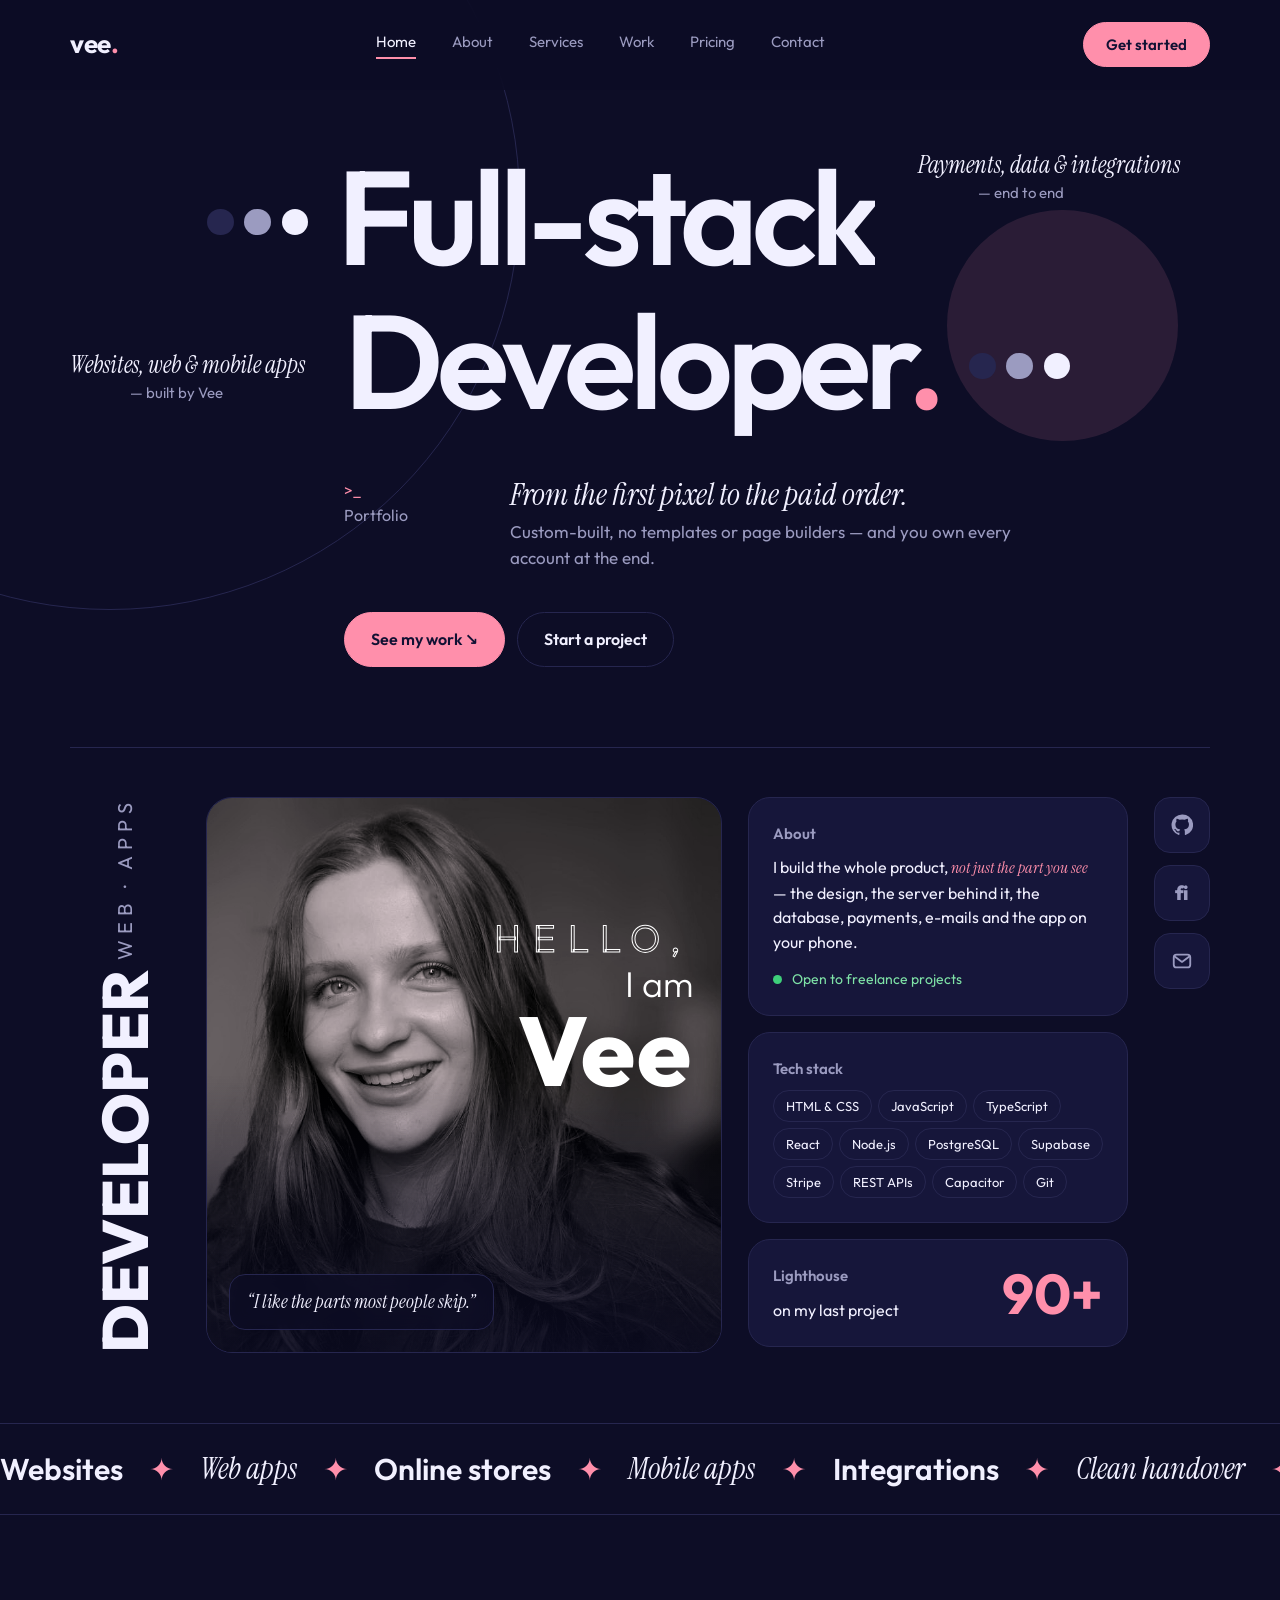
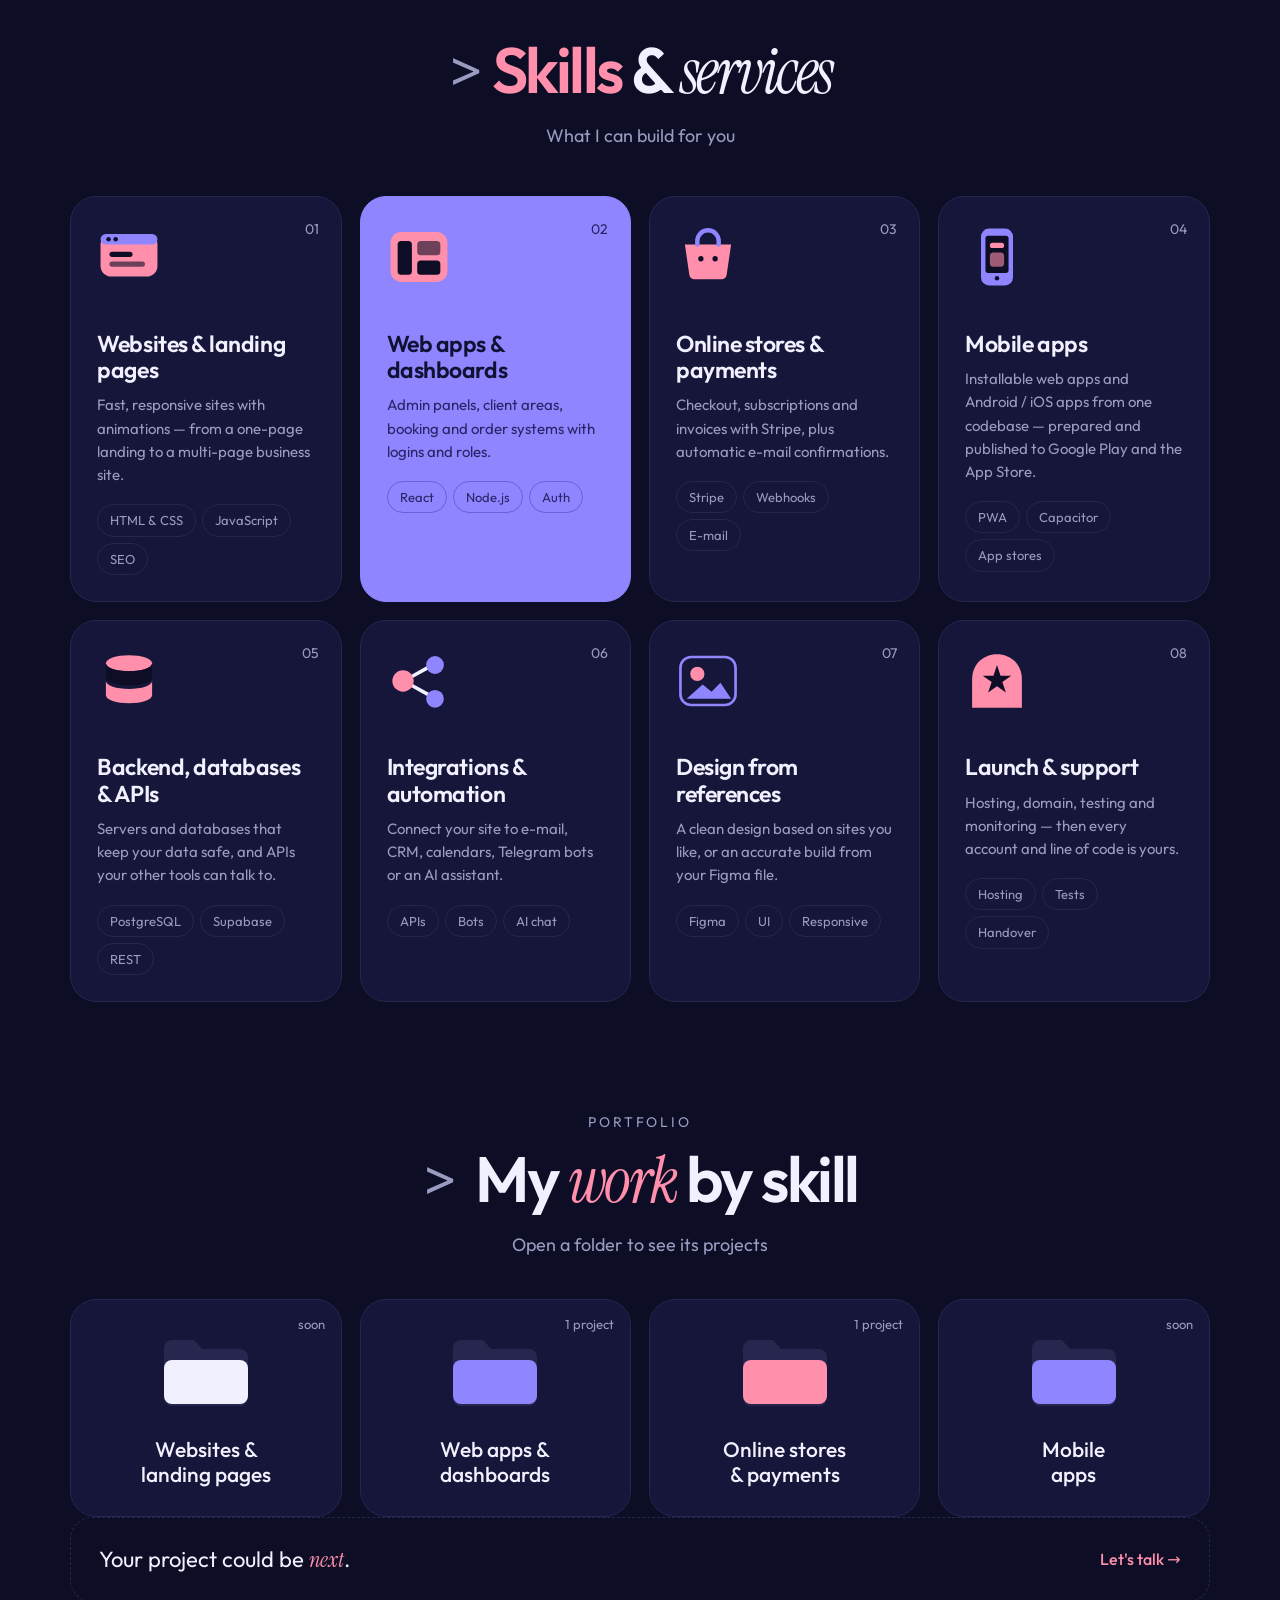
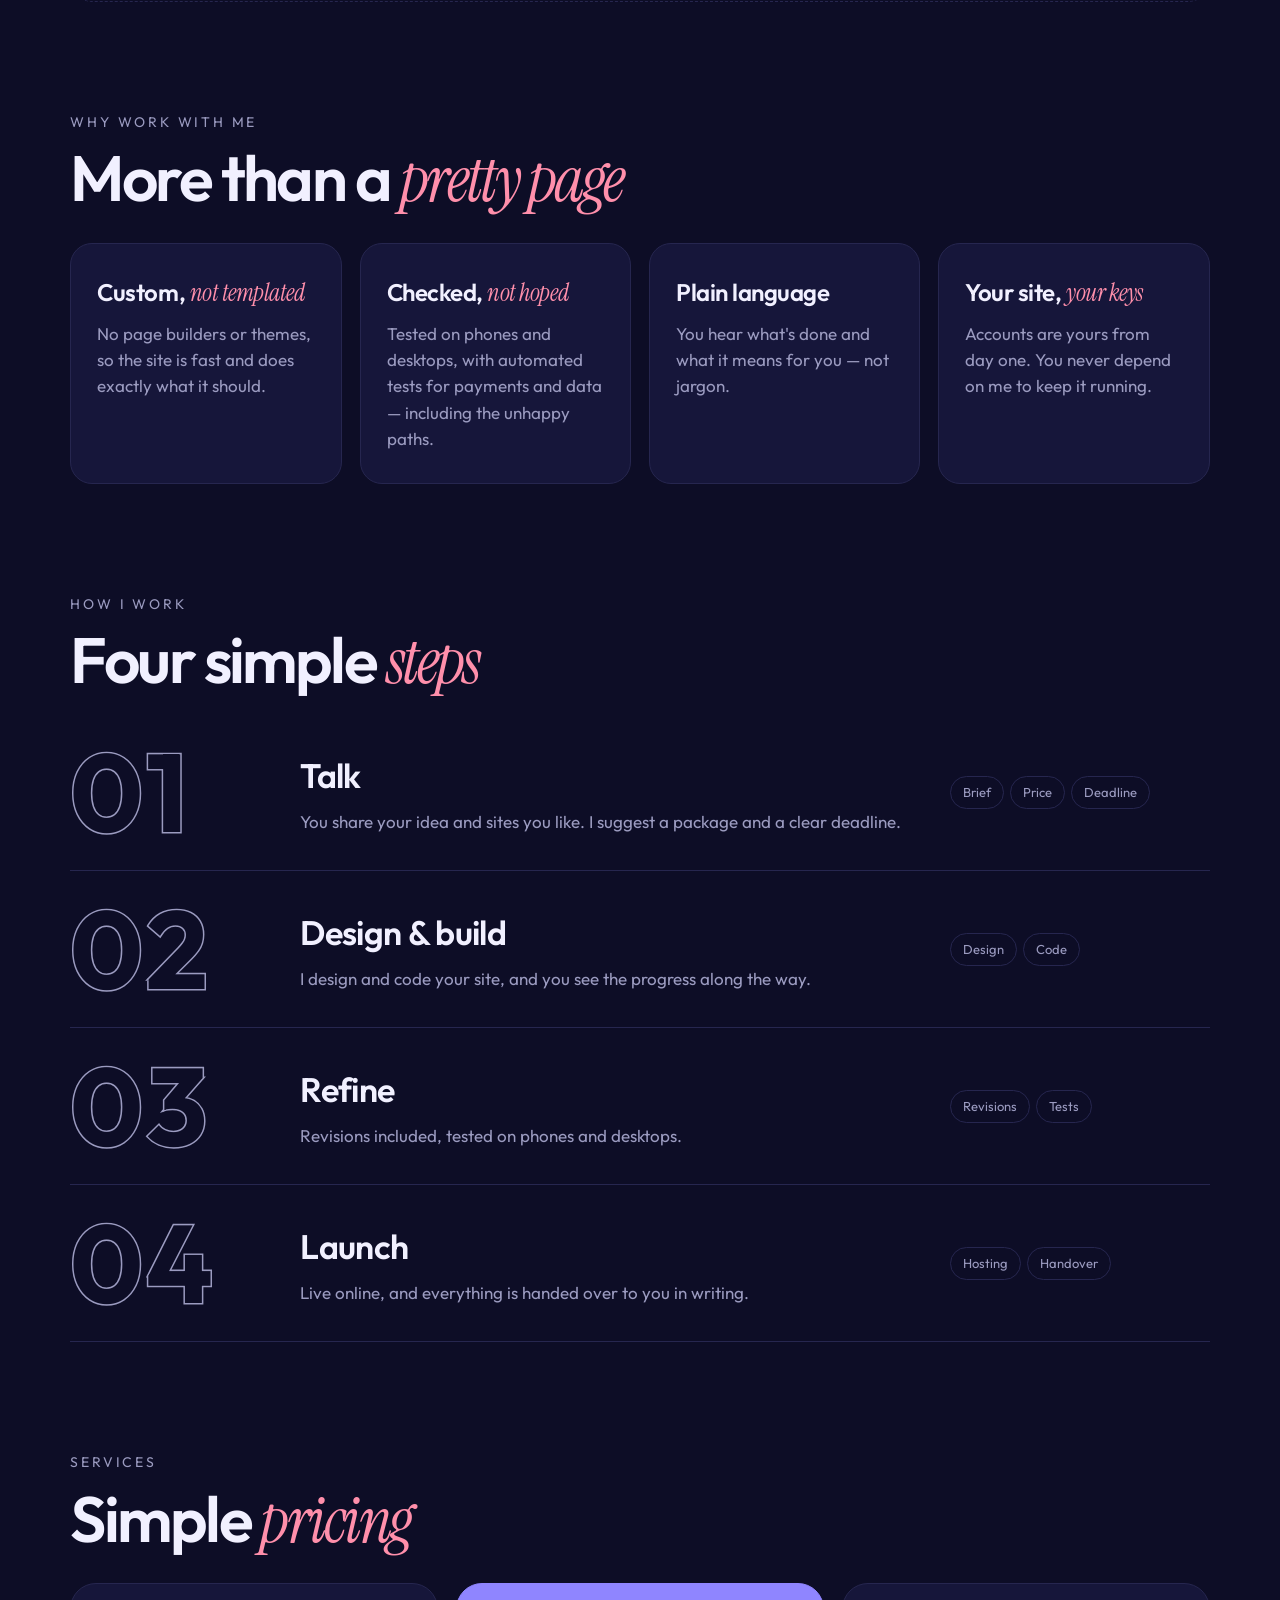
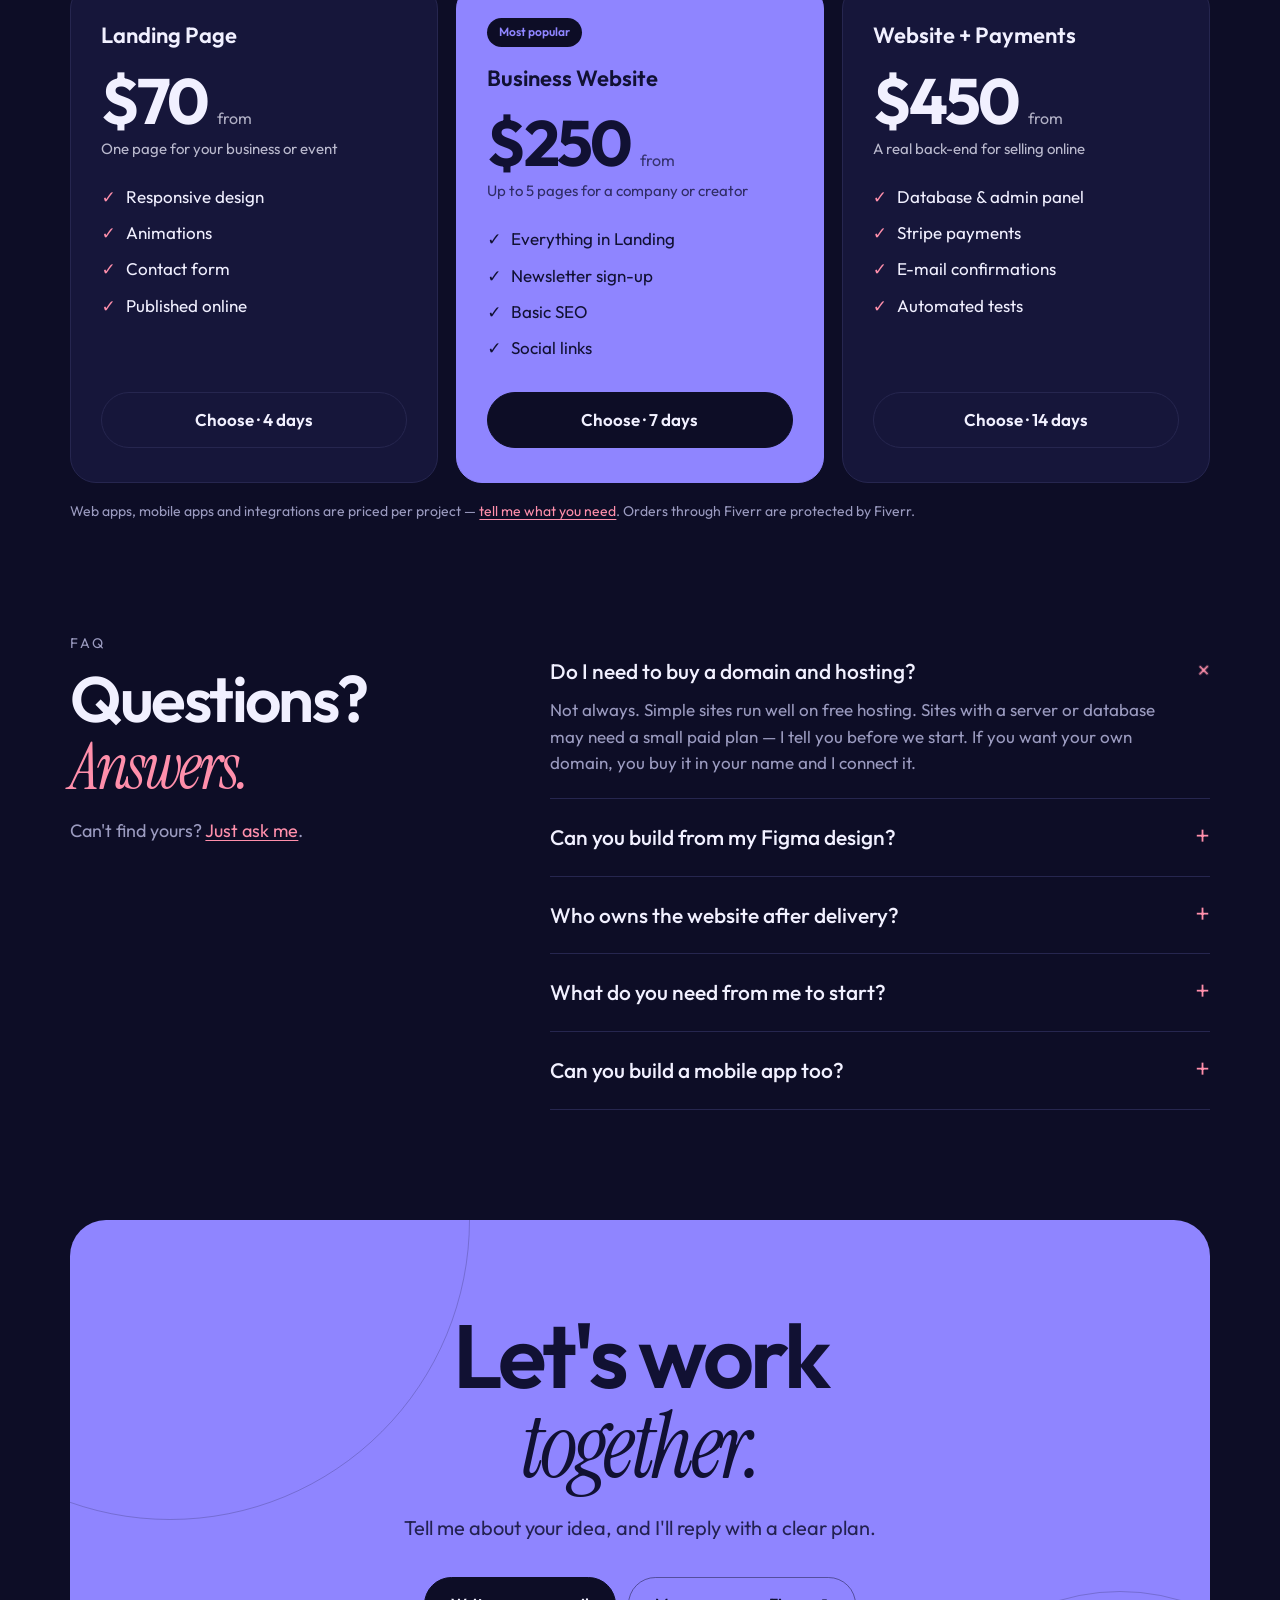
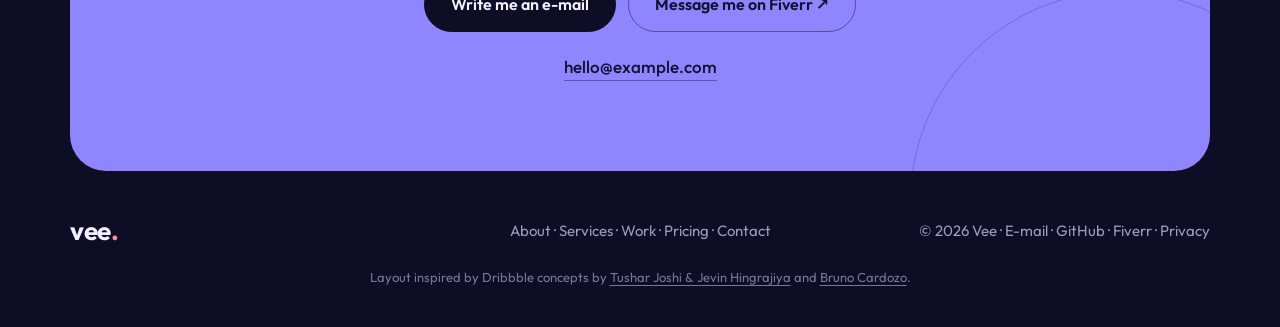
==== index.html @ a2b1fbb0 "Link preview card without photo" ====
<!DOCTYPE html>
<html lang="en">
<head>
<meta charset="UTF-8">
<meta name="viewport" content="width=device-width, initial-scale=1">
<title>Vee — Full-stack developer · Custom websites</title>
<meta name="description" content="Vee designs, builds and hands over custom websites end to end: front-end, back-end, database, payments, e-mail and hosting. From the first pixel to the paid order.">
<meta property="og:type" content="website">
<meta property="og:title" content="Vee — Full-stack developer">
<meta property="og:description" content="Websites, web &amp; mobile apps with payments and data — designed, built and handed over by Vee.">
<meta property="og:url" content="https://1eee-ui.github.io/vee-portfolio/">
<meta property="og:image" content="https://1eee-ui.github.io/vee-portfolio/img/og.jpg?v=2">
<meta property="og:image:width" content="1200">
<meta property="og:image:height" content="630">
<meta name="twitter:card" content="summary_large_image">
<meta name="theme-color" content="#0D0D26">
<link rel="icon" type="image/svg+xml" href="img/favicon.svg">
<link rel="stylesheet" href="fonts/fonts.css?v=8">
<link rel="stylesheet" href="css/style.css?v=8">
<script>document.documentElement.classList.add('js')</script>
</head>
<body>

<header class="top">
  <a class="logo" href="#top" aria-label="Vee, home">vee<i>.</i></a>
  <nav class="nav" aria-label="Main">
    <a href="#top" class="active">Home</a><a href="#about">About</a><a href="#services">Services</a><a href="#work">Work</a><a href="#pricing">Pricing</a><a href="#contact">Contact</a>
  </nav>
  <a class="btn btn-sm" href="#contact">Get started</a>
  <button class="burger" aria-label="Open menu" aria-expanded="false"><span></span><span></span></button>
</header>

<main id="top">

<!-- HERO -->
<section class="hero">
  <div class="ring" aria-hidden="true"></div><div class="blob" aria-hidden="true"></div>
  <h1 class="title">
    <span class="t1"><span class="dots" aria-hidden="true"><i></i><i></i><i></i></span><span class="mask"><span>Full-stack</span></span></span>
    <span class="t2"><span class="mask"><span>Developer<em>.</em></span></span><span class="dots" aria-hidden="true"><i></i><i></i><i></i></span></span>
  </h1>
  <p class="note n1 serif">Websites, web &amp; mobile apps<small>— built by Vee</small></p>
  <p class="note n2 serif">Payments, data &amp; integrations<small>— end to end</small></p>
  <div class="meta">
    <p class="prompt"><span class="acc">&gt;_</span><br>Portfolio</p>
    <div>
      <p class="slogan serif">From the first pixel to the paid order.</p>
      <p class="sub">Custom-built, no templates or page builders — and you own every account at the end.</p>
    </div>
  </div>
  <div class="ctas">
    <a class="btn" href="#work">See my work ↘</a>
    <a class="btn btn-o" href="#contact">Start a project</a>
  </div>
</section>

<!-- SHOWCASE -->
<section class="show" id="about">
  <div class="vert" aria-hidden="true">DEVELOPER <span>WEB · APPS</span></div>
  <div class="portrait reveal">
    <img src="img/me.jpg" alt="Vee, smiling, in a red sweater" width="1280" height="853">
    <div class="tint" aria-hidden="true"></div>
    <p class="name"><span class="o">HELLO,</span><span class="am">I am</span><span class="f">Vee</span></p>
    <p class="quote serif">“I like the parts most people skip.”</p>
  </div>
  <div class="side">
    <div class="card reveal">
      <h2 class="h4">About</h2>
      <p>I build the whole product, <em class="serif acc">not just the part you see</em> — the design, the server behind it, the database, payments, e-mails and the app on your phone.</p>
      <p class="status"><i></i>Open to freelance projects</p>
    </div>
    <div class="card reveal">
      <h2 class="h4">Tech stack</h2>
      <ul class="chips"><li>HTML &amp; CSS</li><li>JavaScript</li><li>TypeScript</li><li>React</li><li>Node.js</li><li>PostgreSQL</li><li>Supabase</li><li>Stripe</li><li>REST APIs</li><li>Capacitor</li><li>Git</li></ul>
    </div>
    <div class="card stat reveal">
      <div><h2 class="h4">Lighthouse</h2><p>on my last project</p></div><b data-count="90">90+</b>
    </div>
  </div>
  <div class="soc">
    <a href="https://github.com/1eee-ui" target="_blank" rel="noopener" aria-label="GitHub">
      <svg viewBox="0 0 24 24" width="22" height="22" fill="currentColor" aria-hidden="true"><path d="M12 .5a11.5 11.5 0 0 0-3.6 22.4c.6.1.8-.3.8-.6v-2c-3.2.7-3.9-1.5-3.9-1.5-.5-1.3-1.3-1.7-1.3-1.7-1-.7.1-.7.1-.7 1.2.1 1.8 1.2 1.8 1.2 1 1.8 2.8 1.3 3.4 1 .1-.8.4-1.3.8-1.6-2.6-.3-5.3-1.3-5.3-5.7 0-1.3.4-2.3 1.2-3.1-.1-.3-.5-1.5.1-3.1 0 0 1-.3 3.2 1.2a11 11 0 0 1 5.8 0c2.2-1.5 3.2-1.2 3.2-1.2.6 1.6.2 2.8.1 3.1.8.8 1.2 1.9 1.2 3.1 0 4.4-2.7 5.4-5.3 5.7.4.4.8 1.1.8 2.2v3.2c0 .3.2.7.8.6A11.5 11.5 0 0 0 12 .5Z"/></svg>
    </a>
    <a href="https://www.fiverr.com/anastasiia_khr" target="_blank" rel="noopener" aria-label="Fiverr"><span class="fv">fi</span></a>
    <a href="mailto:hello@example.com" aria-label="E-mail"><svg viewBox="0 0 24 24" width="22" height="22" fill="none" stroke="currentColor" stroke-width="2" stroke-linecap="round" stroke-linejoin="round" aria-hidden="true"><rect x="3" y="5" width="18" height="14" rx="3"/><path d="m4 7 8 6 8-6"/></svg></a>
  </div>
</section>

<div class="marq" aria-hidden="true"><div class="track">
  <span>Websites</span><em>✦</em><span class="serif">Web apps</span><em>✦</em><span>Online stores</span><em>✦</em><span class="serif">Mobile apps</span><em>✦</em><span>Integrations</span><em>✦</em><span class="serif">Clean handover</span><em>✦</em>
  <span>Websites</span><em>✦</em><span class="serif">Web apps</span><em>✦</em><span>Online stores</span><em>✦</em><span class="serif">Mobile apps</span><em>✦</em><span>Integrations</span><em>✦</em><span class="serif">Clean handover</span><em>✦</em>
</div></div>

<!-- SKILLS -->
<section class="sec center" id="services">
  <h2 class="h2 reveal"><span class="gt">&gt;</span><span class="acc">Skills</span> &amp; <span class="serif">services</span></h2>
  <p class="lead reveal">What I can build for you</p>
  <div class="skills">
    <article class="sk reveal"><span class="n">01</span>
      <svg class="ico" viewBox="0 0 72 72" aria-hidden="true"><rect x="4" y="10" width="64" height="48" rx="12" fill="var(--accent)"/><rect x="4" y="10" width="64" height="12" rx="6" fill="var(--second)"/><circle cx="13" cy="16" r="2.5" fill="var(--bg)"/><circle cx="21" cy="16" r="2.5" fill="var(--bg)"/><rect x="14" y="30" width="26" height="6" rx="3" fill="var(--bg)"/><rect x="14" y="41" width="40" height="6" rx="3" fill="var(--bg)" opacity=".6"/></svg>
      <h3>Websites &amp; landing pages</h3><p>Fast, responsive sites with animations — from a one-page landing to a multi-page business site.</p>
      <ul class="tags"><li>HTML &amp; CSS</li><li>JavaScript</li><li>SEO</li></ul></article>
    <article class="sk hot reveal"><span class="n">02</span>
      <svg class="ico" viewBox="0 0 72 72" aria-hidden="true"><rect x="4" y="8" width="64" height="56" rx="12" fill="var(--accent)"/><rect x="12" y="18" width="16" height="38" rx="4" fill="var(--bg)"/><rect x="34" y="18" width="26" height="16" rx="4" fill="var(--bg)" opacity=".6"/><rect x="34" y="40" width="26" height="16" rx="4" fill="var(--bg)"/></svg>
      <h3>Web apps &amp; dashboards</h3><p>Admin panels, client areas, booking and order systems with logins and roles.</p>
      <ul class="tags"><li>React</li><li>Node.js</li><li>Auth</li></ul></article>
    <article class="sk reveal"><span class="n">03</span>
      <svg class="ico" viewBox="0 0 72 72" aria-hidden="true"><path d="M10 22h52l-5 34a6 6 0 0 1-6 5H21a6 6 0 0 1-6-5z" fill="var(--accent)"/><path d="M24 22v-4a12 12 0 0 1 24 0v4" fill="none" stroke="var(--second)" stroke-width="5" stroke-linecap="round"/><circle cx="28" cy="38" r="3" fill="var(--bg)"/><circle cx="44" cy="38" r="3" fill="var(--bg)"/></svg>
      <h3>Online stores &amp; payments</h3><p>Checkout, subscriptions and invoices with Stripe, plus automatic e-mail confirmations.</p>
      <ul class="tags"><li>Stripe</li><li>Webhooks</li><li>E-mail</li></ul></article>
    <article class="sk reveal"><span class="n">04</span>
      <svg class="ico" viewBox="0 0 72 72" aria-hidden="true"><rect x="18" y="4" width="36" height="64" rx="9" fill="var(--second)"/><rect x="23" y="12" width="26" height="42" rx="3" fill="var(--bg)"/><rect x="28" y="20" width="16" height="6" rx="3" fill="var(--accent)"/><rect x="28" y="31" width="16" height="16" rx="4" fill="var(--accent)" opacity=".6"/><circle cx="36" cy="60" r="2.5" fill="var(--bg)"/></svg>
      <h3>Mobile apps</h3><p>Installable web apps and Android / iOS apps from one codebase — prepared and published to Google Play and the App Store.</p>
      <ul class="tags"><li>PWA</li><li>Capacitor</li><li>App stores</li></ul></article>
    <article class="sk reveal"><span class="n">05</span>
      <svg class="ico" viewBox="0 0 72 72" aria-hidden="true"><ellipse cx="36" cy="16" rx="26" ry="9" fill="var(--accent)"/><path d="M10 16v16c0 5 12 9 26 9s26-4 26-9V16c0 5-12 9-26 9s-26-4-26-9z" fill="var(--bg)"/><path d="M10 36v16c0 5 12 9 26 9s26-4 26-9V36c0 5-12 9-26 9s-26-4-26-9z" fill="var(--accent)"/></svg>
      <h3>Backend, databases &amp; APIs</h3><p>Servers and databases that keep your data safe, and APIs your other tools can talk to.</p>
      <ul class="tags"><li>PostgreSQL</li><li>Supabase</li><li>REST</li></ul></article>
    <article class="sk reveal"><span class="n">06</span>
      <svg class="ico" viewBox="0 0 72 72" aria-hidden="true"><path d="M28 31 46 21M28 41l18 10" stroke="var(--text)" stroke-width="4" stroke-linecap="round"/><circle cx="18" cy="36" r="12" fill="var(--accent)"/><circle cx="54" cy="18" r="10" fill="var(--second)"/><circle cx="54" cy="56" r="10" fill="var(--second)"/></svg>
      <h3>Integrations &amp; automation</h3><p>Connect your site to e-mail, CRM, calendars, Telegram bots or an AI assistant.</p>
      <ul class="tags"><li>APIs</li><li>Bots</li><li>AI chat</li></ul></article>
    <article class="sk reveal"><span class="n">07</span>
      <svg class="ico" viewBox="0 0 72 72" aria-hidden="true"><rect x="5" y="9" width="62" height="54" rx="12" fill="none" stroke="var(--second)" stroke-width="3"/><circle cx="24" cy="28" r="8" fill="var(--accent)"/><path d="M12 56 30 40l10 8 10-10 12 18z" fill="var(--second)"/></svg>
      <h3>Design from references</h3><p>A clean design based on sites you like, or an accurate build from your Figma file.</p>
      <ul class="tags"><li>Figma</li><li>UI</li><li>Responsive</li></ul></article>
    <article class="sk reveal"><span class="n">08</span>
      <svg class="ico" viewBox="0 0 72 72" aria-hidden="true"><path d="M36 6c16 0 28 12 28 28v32H8V34C8 18 20 6 36 6Z" fill="var(--accent)"/><path d="m36 18 4 12h12l-10 7 4 12-10-7-10 7 4-12-10-7h12z" fill="var(--bg)"/></svg>
      <h3>Launch &amp; support</h3><p>Hosting, domain, testing and monitoring — then every account and line of code is yours.</p>
      <ul class="tags"><li>Hosting</li><li>Tests</li><li>Handover</li></ul></article>
  </div>
</section>

<!-- WORK -->
<section class="sec" id="work">
  <div class="center">
    <p class="lab reveal">Portfolio</p>
    <h2 class="h2 reveal"><span class="gt">&gt;</span> My <span class="serif acc">work</span> by skill</h2>
    <p class="lead reveal">Open a folder to see its projects</p>
  </div>
  <div class="folders">
    <button class="folder reveal" data-f="websites" aria-haspopup="dialog"><span class="count" data-count-for="websites"></span>
      <svg viewBox="0 0 92 74" aria-hidden="true"><path d="M4 14a8 8 0 0 1 8-8h22l8 9h38a8 8 0 0 1 8 8v41a8 8 0 0 1-8 8H12a8 8 0 0 1-8-8z" fill="var(--line)"/><rect x="4" y="26" width="84" height="44" rx="8" fill="var(--text)"/></svg>
      <b>Websites &amp;<br>landing pages</b></button>
    <button class="folder reveal" data-f="webapps" aria-haspopup="dialog"><span class="count" data-count-for="webapps"></span>
      <svg viewBox="0 0 92 74" aria-hidden="true"><path d="M4 14a8 8 0 0 1 8-8h22l8 9h38a8 8 0 0 1 8 8v41a8 8 0 0 1-8 8H12a8 8 0 0 1-8-8z" fill="var(--line)"/><rect x="4" y="26" width="84" height="44" rx="8" fill="var(--second)"/></svg>
      <b>Web apps &amp;<br>dashboards</b></button>
    <button class="folder reveal" data-f="payments" aria-haspopup="dialog"><span class="count" data-count-for="payments"></span>
      <svg viewBox="0 0 92 74" aria-hidden="true"><path d="M4 14a8 8 0 0 1 8-8h22l8 9h38a8 8 0 0 1 8 8v41a8 8 0 0 1-8 8H12a8 8 0 0 1-8-8z" fill="var(--line)"/><rect x="4" y="26" width="84" height="44" rx="8" fill="var(--accent)"/></svg>
      <b>Online stores<br>&amp; payments</b></button>
    <button class="folder reveal" data-f="mobile" aria-haspopup="dialog"><span class="count" data-count-for="mobile"></span>
      <svg viewBox="0 0 92 74" aria-hidden="true"><path d="M4 14a8 8 0 0 1 8-8h22l8 9h38a8 8 0 0 1 8 8v41a8 8 0 0 1-8 8H12a8 8 0 0 1-8-8z" fill="var(--line)"/><rect x="4" y="26" width="84" height="44" rx="8" fill="var(--second)"/></svg>
      <b>Mobile<br>apps</b></button>
  </div>
  <div class="next reveal"><p>Your project could be <span class="serif acc">next</span>.</p><a href="#contact">Let's talk →</a></div>
</section>

<!-- project window -->
<dialog class="modal" id="folder-modal" aria-labelledby="modal-title">
  <div class="modal-head"><h2 id="modal-title"></h2><button class="close" aria-label="Close">×</button></div>
  <div class="modal-body"></div>
</dialog>

<!-- projects: add new ones here; data-cats = the folders they belong to -->
<template id="projects">
  <article class="card featured" data-cats="webapps payments">
    <a class="shot" href="https://yowif-site.onrender.com" target="_blank" rel="noopener" aria-label="Open the YoWif live site">
      <img src="img/yowif-home.jpg" alt="YoWif home page: big yellow title over a concert photo" width="1200" height="750">
    </a>
    <div>
      <ul class="tags"><li>Web app</li><li>Payments</li><li>2026</li></ul>
      <h3>YoWif — concert tour website with <span class="serif acc">ticket payments</span></h3>
      <p>A complete site for a band's European tour, built and delivered like a real client project.</p>
      <ul class="points"><li>Stripe checkout — card numbers never touch the server</li><li>Admin panel and PostgreSQL database</li><li>24 automated tests, Lighthouse 90+</li><li>Clean handover: every account owned by the client</li></ul>
      <div class="row-btns">
        <a class="btn" href="https://yowif-site.onrender.com" target="_blank" rel="noopener">Live site ↗</a>
        <a class="btn btn-o" href="https://github.com/1eee-ui/yowif-tour-site" target="_blank" rel="noopener">Code on GitHub ↗</a>
      </div>
      <p class="fine">Visual design based on a concept by Gapsy Studio. Test card: 4242 4242 4242 4242.</p>
    </div>
  </article>
</template>

<!-- WHY -->
<section class="sec" id="why">
  <p class="lab reveal">Why work with me</p>
  <h2 class="h2 reveal">More than a <span class="serif acc">pretty page</span></h2>
  <div class="why">
    <div class="card reveal"><h3>Custom, <span class="serif acc">not templated</span></h3><p>No page builders or themes, so the site is fast and does exactly what it should.</p></div>
    <div class="card reveal"><h3>Checked, <span class="serif acc">not hoped</span></h3><p>Tested on phones and desktops, with automated tests for payments and data — including the unhappy paths.</p></div>
    <div class="card reveal"><h3>Plain language</h3><p>You hear what's done and what it means for you — not jargon.</p></div>
    <div class="card reveal"><h3>Your site, <span class="serif acc">your keys</span></h3><p>Accounts are yours from day one. You never depend on me to keep it running.</p></div>
  </div>
</section>

<!-- PROCESS -->
<section class="sec" id="process">
  <p class="lab reveal">How I work</p>
  <h2 class="h2 reveal">Four simple <span class="serif acc">steps</span></h2>
  <ol class="vsteps">
    <li class="vstep reveal"><span class="num">01</span><div><h3>Talk</h3><p>You share your idea and sites you like. I suggest a package and a clear deadline.</p></div><ul class="tags"><li>Brief</li><li>Price</li><li>Deadline</li></ul></li>
    <li class="vstep reveal"><span class="num">02</span><div><h3>Design &amp; build</h3><p>I design and code your site, and you see the progress along the way.</p></div><ul class="tags"><li>Design</li><li>Code</li></ul></li>
    <li class="vstep reveal"><span class="num">03</span><div><h3>Refine</h3><p>Revisions included, tested on phones and desktops.</p></div><ul class="tags"><li>Revisions</li><li>Tests</li></ul></li>
    <li class="vstep reveal"><span class="num">04</span><div><h3>Launch</h3><p>Live online, and everything is handed over to you in writing.</p></div><ul class="tags"><li>Hosting</li><li>Handover</li></ul></li>
  </ol>
</section>

<!-- PRICING -->
<section class="sec" id="pricing">
  <p class="lab reveal">Services</p>
  <h2 class="h2 reveal">Simple <span class="serif acc">pricing</span></h2>
  <div class="plans">
    <div class="card plan reveal"><span class="nm">Landing Page</span><span class="pr">$70 <small>from</small></span><span class="ds">One page for your business or event</span>
      <ul><li>Responsive design</li><li>Animations</li><li>Contact form</li><li>Published online</li></ul>
      <a class="go" href="https://www.fiverr.com/anastasiia_khr" target="_blank" rel="noopener">Choose · 4 days</a></div>
    <div class="card plan hot reveal"><span class="badge">Most popular</span><span class="nm">Business Website</span><span class="pr">$250 <small>from</small></span><span class="ds">Up to 5 pages for a company or creator</span>
      <ul><li>Everything in Landing</li><li>Newsletter sign-up</li><li>Basic SEO</li><li>Social links</li></ul>
      <a class="go" href="https://www.fiverr.com/anastasiia_khr" target="_blank" rel="noopener">Choose · 7 days</a></div>
    <div class="card plan reveal"><span class="nm">Website + Payments</span><span class="pr">$450 <small>from</small></span><span class="ds">A real back-end for selling online</span>
      <ul><li>Database &amp; admin panel</li><li>Stripe payments</li><li>E-mail confirmations</li><li>Automated tests</li></ul>
      <a class="go" href="https://www.fiverr.com/anastasiia_khr" target="_blank" rel="noopener">Choose · 14 days</a></div>
  </div>
  <p class="fine reveal">Web apps, mobile apps and integrations are priced per project — <a class="acc" href="#contact">tell me what you need</a>. Orders through Fiverr are protected by Fiverr.</p>
</section>

<!-- FAQ -->
<section class="sec faq" id="faq">
  <div class="reveal"><p class="lab">FAQ</p><h2 class="h2">Questions? <br><span class="serif acc">Answers.</span></h2><p class="lead">Can't find yours? <a class="acc" href="#contact">Just ask me</a>.</p></div>
  <div class="qs">
    <details class="reveal" open><summary>Do I need to buy a domain and hosting?</summary><p>Not always. Simple sites run well on free hosting. Sites with a server or database may need a small paid plan — I tell you before we start. If you want your own domain, you buy it in your name and I connect it.</p></details>
    <details class="reveal"><summary>Can you build from my Figma design?</summary><p>Yes. I can build from your design, or create one based on websites you like.</p></details>
    <details class="reveal"><summary>Who owns the website after delivery?</summary><p>You do. All code and accounts are created in your name, and I hand everything over in writing at the end.</p></details>
    <details class="reveal"><summary>What do you need from me to start?</summary><p>Your business name, texts and photos (or I prepare placeholder content), and two or three websites you like.</p></details>
    <details class="reveal"><summary>Can you build a mobile app too?</summary><p>Yes — an installable web app, or an Android / iOS app from the same code. I prepare the store builds and listings and guide you through publishing. The store accounts are yours (Google Play $25 once, Apple $99 per year), and approval is decided by Google and Apple.</p></details>
  </div>
</section>

<!-- CONTACT -->
<section class="sec" id="contact">
  <div class="cta reveal">
    <div class="r1" aria-hidden="true"></div><div class="r2" aria-hidden="true"></div>
    <h2>Let's work <br><span class="serif">together.</span></h2>
    <p>Tell me about your idea, and I'll reply with a clear plan.</p>
    <div class="cta-btns">
      <a class="btn btn-dark" href="mailto:hello@example.com">Write me an e-mail</a>
      <a class="btn btn-line" href="https://www.fiverr.com/anastasiia_khr" target="_blank" rel="noopener">Message me on Fiverr ↗</a>
    </div>
    <a class="mail" href="mailto:hello@example.com" data-copy="hello@example.com" title="Click to copy">hello@example.com</a>
  </div>
</section>
</main>

<footer class="foot">
  <a class="logo" href="#top">vee<i>.</i></a>
  <nav aria-label="Footer"><a href="#about">About</a> · <a href="#services">Services</a> · <a href="#work">Work</a> · <a href="#pricing">Pricing</a> · <a href="#contact">Contact</a></nav>
  <span class="fr">© <span id="yr">2026</span> Vee · <a href="mailto:hello@example.com">E-mail</a> · <a href="https://github.com/1eee-ui" target="_blank" rel="noopener">GitHub</a> · <a href="https://www.fiverr.com/anastasiia_khr" target="_blank" rel="noopener">Fiverr</a> · <a href="privacy.html">Privacy</a></span>
  <p class="credit">Layout inspired by Dribbble concepts by <a href="https://dribbble.com/shots/24663405-Sr-Full-stack-Developer-Portfolio-Website" target="_blank" rel="noopener">Tushar Joshi &amp; Jevin Hingrajiya</a> and <a href="https://dribbble.com/shots/26488216-brave-developer-portfolio-website-design" target="_blank" rel="noopener">Bruno Cardozo</a>.</p>
</footer>

<script src="js/main.js?v=8"></script>
</body>
</html>
---- fonts/fonts.css ----
/* Outfit and Instrument Serif — SIL Open Font License, self-hosted */
/* latin-ext */
@font-face {
  font-family: 'Instrument Serif';
  font-style: italic;
  font-weight: 400;
  font-display: swap;
  src: url(f0.woff2) format('woff2');
  unicode-range: U+0100-02BA, U+02BD-02C5, U+02C7-02CC, U+02CE-02D7, U+02DD-02FF, U+0304, U+0308, U+0329, U+1D00-1DBF, U+1E00-1E9F, U+1EF2-1EFF, U+2020, U+20A0-20AB, U+20AD-20C0, U+2113, U+2C60-2C7F, U+A720-A7FF;
}
/* latin */
@font-face {
  font-family: 'Instrument Serif';
  font-style: italic;
  font-weight: 400;
  font-display: swap;
  src: url(f1.woff2) format('woff2');
  unicode-range: U+0000-00FF, U+0131, U+0152-0153, U+02BB-02BC, U+02C6, U+02DA, U+02DC, U+0304, U+0308, U+0329, U+2000-206F, U+20AC, U+2122, U+2191, U+2193, U+2212, U+2215, U+FEFF, U+FFFD;
}
/* latin-ext */
@font-face {
  font-family: 'Instrument Serif';
  font-style: normal;
  font-weight: 400;
  font-display: swap;
  src: url(f2.woff2) format('woff2');
  unicode-range: U+0100-02BA, U+02BD-02C5, U+02C7-02CC, U+02CE-02D7, U+02DD-02FF, U+0304, U+0308, U+0329, U+1D00-1DBF, U+1E00-1E9F, U+1EF2-1EFF, U+2020, U+20A0-20AB, U+20AD-20C0, U+2113, U+2C60-2C7F, U+A720-A7FF;
}
/* latin */
@font-face {
  font-family: 'Instrument Serif';
  font-style: normal;
  font-weight: 400;
  font-display: swap;
  src: url(f3.woff2) format('woff2');
  unicode-range: U+0000-00FF, U+0131, U+0152-0153, U+02BB-02BC, U+02C6, U+02DA, U+02DC, U+0304, U+0308, U+0329, U+2000-206F, U+20AC, U+2122, U+2191, U+2193, U+2212, U+2215, U+FEFF, U+FFFD;
}
/* latin-ext */
@font-face {
  font-family: 'Outfit';
  font-style: normal;
  font-weight: 300;
  font-display: swap;
  src: url(f4.woff2) format('woff2');
  unicode-range: U+0100-02BA, U+02BD-02C5, U+02C7-02CC, U+02CE-02D7, U+02DD-02FF, U+0304, U+0308, U+0329, U+1D00-1DBF, U+1E00-1E9F, U+1EF2-1EFF, U+2020, U+20A0-20AB, U+20AD-20C0, U+2113, U+2C60-2C7F, U+A720-A7FF;
}
/* latin */
@font-face {
  font-family: 'Outfit';
  font-style: normal;
  font-weight: 300;
  font-display: swap;
  src: url(f5.woff2) format('woff2');
  unicode-range: U+0000-00FF, U+0131, U+0152-0153, U+02BB-02BC, U+02C6, U+02DA, U+02DC, U+0304, U+0308, U+0329, U+2000-206F, U+20AC, U+2122, U+2191, U+2193, U+2212, U+2215, U+FEFF, U+FFFD;
}
/* latin-ext */
@font-face {
  font-family: 'Outfit';
  font-style: normal;
  font-weight: 400;
  font-display: swap;
  src: url(f4.woff2) format('woff2');
  unicode-range: U+0100-02BA, U+02BD-02C5, U+02C7-02CC, U+02CE-02D7, U+02DD-02FF, U+0304, U+0308, U+0329, U+1D00-1DBF, U+1E00-1E9F, U+1EF2-1EFF, U+2020, U+20A0-20AB, U+20AD-20C0, U+2113, U+2C60-2C7F, U+A720-A7FF;
}
/* latin */
@font-face {
  font-family: 'Outfit';
  font-style: normal;
  font-weight: 400;
  font-display: swap;
  src: url(f5.woff2) format('woff2');
  unicode-range: U+0000-00FF, U+0131, U+0152-0153, U+02BB-02BC, U+02C6, U+02DA, U+02DC, U+0304, U+0308, U+0329, U+2000-206F, U+20AC, U+2122, U+2191, U+2193, U+2212, U+2215, U+FEFF, U+FFFD;
}
/* latin-ext */
@font-face {
  font-family: 'Outfit';
  font-style: normal;
  font-weight: 500;
  font-display: swap;
  src: url(f4.woff2) format('woff2');
  unicode-range: U+0100-02BA, U+02BD-02C5, U+02C7-02CC, U+02CE-02D7, U+02DD-02FF, U+0304, U+0308, U+0329, U+1D00-1DBF, U+1E00-1E9F, U+1EF2-1EFF, U+2020, U+20A0-20AB, U+20AD-20C0, U+2113, U+2C60-2C7F, U+A720-A7FF;
}
/* latin */
@font-face {
  font-family: 'Outfit';
  font-style: normal;
  font-weight: 500;
  font-display: swap;
  src: url(f5.woff2) format('woff2');
  unicode-range: U+0000-00FF, U+0131, U+0152-0153, U+02BB-02BC, U+02C6, U+02DA, U+02DC, U+0304, U+0308, U+0329, U+2000-206F, U+20AC, U+2122, U+2191, U+2193, U+2212, U+2215, U+FEFF, U+FFFD;
}
/* latin-ext */
@font-face {
  font-family: 'Outfit';
  font-style: normal;
  font-weight: 600;
  font-display: swap;
  src: url(f4.woff2) format('woff2');
  unicode-range: U+0100-02BA, U+02BD-02C5, U+02C7-02CC, U+02CE-02D7, U+02DD-02FF, U+0304, U+0308, U+0329, U+1D00-1DBF, U+1E00-1E9F, U+1EF2-1EFF, U+2020, U+20A0-20AB, U+20AD-20C0, U+2113, U+2C60-2C7F, U+A720-A7FF;
}
/* latin */
@font-face {
  font-family: 'Outfit';
  font-style: normal;
  font-weight: 600;
  font-display: swap;
  src: url(f5.woff2) format('woff2');
  unicode-range: U+0000-00FF, U+0131, U+0152-0153, U+02BB-02BC, U+02C6, U+02DA, U+02DC, U+0304, U+0308, U+0329, U+2000-206F, U+20AC, U+2122, U+2191, U+2193, U+2212, U+2215, U+FEFF, U+FFFD;
}
/* latin-ext */
@font-face {
  font-family: 'Outfit';
  font-style: normal;
  font-weight: 700;
  font-display: swap;
  src: url(f4.woff2) format('woff2');
  unicode-range: U+0100-02BA, U+02BD-02C5, U+02C7-02CC, U+02CE-02D7, U+02DD-02FF, U+0304, U+0308, U+0329, U+1D00-1DBF, U+1E00-1E9F, U+1EF2-1EFF, U+2020, U+20A0-20AB, U+20AD-20C0, U+2113, U+2C60-2C7F, U+A720-A7FF;
}
/* latin */
@font-face {
  font-family: 'Outfit';
  font-style: normal;
  font-weight: 700;
  font-display: swap;
  src: url(f5.woff2) format('woff2');
  unicode-range: U+0000-00FF, U+0131, U+0152-0153, U+02BB-02BC, U+02C6, U+02DA, U+02DC, U+0304, U+0308, U+0329, U+2000-206F, U+20AC, U+2122, U+2191, U+2193, U+2212, U+2215, U+FEFF, U+FFFD;
}
/* latin-ext */
@font-face {
  font-family: 'Outfit';
  font-style: normal;
  font-weight: 800;
  font-display: swap;
  src: url(f4.woff2) format('woff2');
  unicode-range: U+0100-02BA, U+02BD-02C5, U+02C7-02CC, U+02CE-02D7, U+02DD-02FF, U+0304, U+0308, U+0329, U+1D00-1DBF, U+1E00-1E9F, U+1EF2-1EFF, U+2020, U+20A0-20AB, U+20AD-20C0, U+2113, U+2C60-2C7F, U+A720-A7FF;
}
/* latin */
@font-face {
  font-family: 'Outfit';
  font-style: normal;
  font-weight: 800;
  font-display: swap;
  src: url(f5.woff2) format('woff2');
  unicode-range: U+0000-00FF, U+0131, U+0152-0153, U+02BB-02BC, U+02C6, U+02DA, U+02DC, U+0304, U+0308, U+0329, U+2000-206F, U+20AC, U+2122, U+2191, U+2193, U+2212, U+2215, U+FEFF, U+FFFD;
}
---- css/style.css ----
:root{
  --bg:#0D0D26; --surf:#16163A; --line:#26264F; --text:#F1F0FF; --mute:#9B9BC0;
  --accent:#FF8FAB; --second:#8F85FF; --onacc:#111133; --deep:#2A2566;
  --pad:clamp(16px,5.5vw,80px); --ease:cubic-bezier(.16,1,.3,1);
}
*{margin:0;padding:0;box-sizing:border-box}
html{scroll-behavior:smooth;overflow-x:hidden}
body{background:var(--bg);color:var(--text);font-family:'Outfit',system-ui,sans-serif;font-size:17px;line-height:1.55;overflow-x:hidden;-webkit-font-smoothing:antialiased}
a{color:inherit;text-decoration:none}
img{display:block;max-width:100%}
ul,ol{list-style:none}
button{font:inherit;color:inherit;background:none;border:0;cursor:pointer}
:focus-visible{outline:2px solid var(--accent);outline-offset:3px;border-radius:6px}
.serif{font-family:'Instrument Serif',Georgia,serif;font-style:italic;font-weight:400}
.acc{color:var(--accent)}
.center{text-align:center}

/* ---------- header ---------- */
.top{position:sticky;top:0;z-index:30;display:flex;align-items:center;gap:24px;padding:22px var(--pad);background:rgba(13,13,38,.8);backdrop-filter:blur(12px);border-bottom:1px solid transparent;transition:border-color .3s}
.top.scrolled{border-bottom-color:var(--line)}
.logo{font-size:26px;font-weight:700;letter-spacing:-.02em}
.logo i{font-style:normal;color:var(--accent)}
.nav{display:flex;gap:36px;margin:0 auto;font-size:15px;color:var(--mute)}
.nav a{position:relative;padding-bottom:6px;transition:color .2s}
.nav a::after{content:"";position:absolute;left:0;right:0;bottom:0;height:2px;background:var(--accent);transform:scaleX(0);transition:transform .35s var(--ease)}
.nav a:hover,.nav a.active{color:var(--text)}
.nav a.active::after,.nav a:hover::after{transform:scaleX(1)}
.burger{display:none;width:42px;height:42px;flex-direction:column;justify-content:center;align-items:center;gap:7px;margin-left:auto}
.burger span{width:24px;height:2px;background:var(--text);transition:transform .3s var(--ease)}
.burger[aria-expanded=true] span:first-child{transform:translateY(4.5px) rotate(45deg)}
.burger[aria-expanded=true] span:last-child{transform:translateY(-4.5px) rotate(-45deg)}

/* ---------- buttons ---------- */
.btn{display:inline-flex;align-items:center;gap:8px;background:var(--accent);color:var(--onacc);font-weight:600;font-size:16px;padding:14px 26px;border-radius:999px;border:1.5px solid var(--accent);transition:transform .3s var(--ease),box-shadow .3s,border-color .2s,color .2s}
.btn:hover{transform:translateY(-2px);box-shadow:0 12px 30px -12px rgba(255,143,171,.7)}
.btn-o{background:transparent;color:var(--text);border-color:var(--line)}
.btn-o:hover{border-color:var(--accent);color:var(--accent);box-shadow:none}
.btn-sm{padding:10px 22px;font-size:15px}
.btn-dark{background:var(--bg);color:var(--text);border-color:var(--bg)}
.btn-dark:hover{box-shadow:0 14px 34px -14px rgba(0,0,0,.6)}

/* ---------- hero ---------- */
.hero{position:relative;max-width:1440px;margin:0 auto;padding:clamp(30px,5vw,50px) var(--pad) 70px;min-height:620px}
.ring{position:absolute;width:820px;height:820px;border-radius:50%;border:1.5px solid var(--line);left:-300px;top:-300px;pointer-events:none;animation:spin 90s linear infinite}
.blob{position:absolute;width:clamp(160px,18vw,260px);aspect-ratio:1;border-radius:50%;background:var(--accent);opacity:.12;right:8%;top:120px;pointer-events:none;animation:float 9s ease-in-out infinite}
@keyframes spin{to{transform:rotate(360deg)}}
@keyframes float{50%{transform:translate(-14px,18px)}}
.title{position:relative;font-size:clamp(56px,10.4vw,150px);font-weight:600;letter-spacing:-.045em;line-height:1;margin-top:10px}
.title .t1,.title .t2{display:flex;align-items:center;gap:.22em}
.title .t1{padding-left:12%}
.title .t2{padding-left:24%}
.mask{display:inline-block;overflow:hidden;padding-bottom:.08em}
.mask>span{display:inline-block;animation:rise 1.1s var(--ease) both}
.t2 .mask>span{animation-delay:.12s}
.title em{font-style:normal;color:var(--accent)}
@keyframes rise{from{transform:translateY(105%)}to{transform:none}}
.dots{display:flex;gap:.08em;flex:none}
.dots i{width:.2em;height:.2em;border-radius:50%;background:var(--line);animation:pop .6s var(--ease) both}
.dots i:nth-child(2){background:var(--mute);animation-delay:.1s}
.dots i:nth-child(3){background:var(--text);animation-delay:.2s}
@keyframes pop{from{transform:scale(0)}to{transform:none}}
.note{position:absolute;font-size:24px;line-height:1.25;animation:fade 1s .5s var(--ease) both}
.note small{display:block;font-family:'Outfit',sans-serif;font-style:normal;font-size:15px;color:var(--mute);margin:4px 0 0 60px}
.n1{left:var(--pad);top:260px}
.n2{right:calc(var(--pad) + 30px);top:60px}
.meta{display:flex;gap:clamp(30px,8vw,110px);margin:40px 0 0 24%;animation:fade 1s .6s var(--ease) both}
.prompt{color:var(--mute);font-size:16px}
.slogan{font-size:clamp(24px,2.4vw,32px);line-height:1.15}
.sub{color:var(--mute);margin-top:6px;max-width:520px}
.ctas{display:flex;gap:12px;flex-wrap:wrap;margin:40px 0 0 24%;animation:fade 1s .75s var(--ease) both}
@keyframes fade{from{opacity:0;transform:translateY(20px)}to{opacity:1;transform:none}}

/* ---------- showcase ---------- */
.show{max-width:1440px;margin:0 auto;padding:50px var(--pad) 0;display:grid;grid-template-columns:110px minmax(0,1fr) minmax(0,380px) 56px;gap:26px;border-top:1px solid var(--line);margin-top:10px}
.show{border-top:0;position:relative}
.show::before{content:"";position:absolute;left:var(--pad);right:var(--pad);top:0;height:1px;background:var(--line)}
.vert{writing-mode:vertical-rl;transform:rotate(180deg);font-size:64px;font-weight:800;line-height:1;display:flex;gap:10px;align-items:center;align-self:end}
.vert span{font-size:20px;font-weight:400;letter-spacing:.3em;color:var(--mute)}
.portrait{position:relative;border-radius:26px;overflow:hidden;min-height:520px;background:var(--surf);border:1px solid var(--line)}
.portrait img{position:absolute;inset:0;width:100%;height:100%;object-fit:cover;object-position:78% 30%;filter:grayscale(1) contrast(1.12) brightness(.95);transition:transform 1.2s var(--ease)}
.portrait:hover img{transform:scale(1.03)}
.portrait .tint{position:absolute;inset:0;background:var(--accent);mix-blend-mode:multiply;opacity:.18}
.portrait::after{content:"";position:absolute;inset:0;background:linear-gradient(180deg,transparent 50%,rgba(13,13,38,.75))}
.name{position:absolute;right:28px;top:22%;z-index:2;text-align:right;color:#fff;text-shadow:0 4px 30px rgba(0,0,0,.35);line-height:1}
.name span{display:block}
.name .o{font-size:clamp(28px,3vw,44px);font-weight:300;letter-spacing:.3em;-webkit-text-stroke:1px #fff;color:transparent;text-shadow:none}
.name .am{font-size:clamp(26px,2.8vw,40px);font-weight:300;margin-top:8px}
.name .f{font-size:clamp(72px,7.6vw,110px);font-weight:800;letter-spacing:.02em}
.quote{position:absolute;left:22px;bottom:22px;z-index:2;background:rgba(13,13,38,.72);backdrop-filter:blur(8px);border:1px solid var(--line);border-radius:16px;padding:12px 18px;font-size:19px}
.side{display:flex;flex-direction:column;gap:16px}
.card{background:var(--surf);border:1px solid var(--line);border-radius:22px;padding:24px}
.h4{font-size:15px;font-weight:600;color:var(--mute);margin-bottom:10px}
.side .card p{font-size:16px}
.status{display:flex;align-items:center;gap:10px;margin-top:14px;font-size:14px!important;color:#7FE3A7}
.status i{width:9px;height:9px;border-radius:50%;background:#3ECF7A;box-shadow:0 0 0 0 rgba(62,207,122,.6);animation:ping 2s infinite}
@keyframes ping{70%{box-shadow:0 0 0 9px rgba(62,207,122,0)}100%{box-shadow:0 0 0 0 rgba(62,207,122,0)}}
.chips,.tags{display:flex;flex-wrap:wrap;gap:6px}
.chips li,.tags li{font-size:13px;border:1px solid var(--line);border-radius:999px;padding:5px 12px}
.tags li{color:var(--mute)}
.stat{display:flex;justify-content:space-between;align-items:flex-end}
.stat b{font-size:56px;font-weight:700;color:var(--accent);line-height:1}
.soc{display:flex;flex-direction:column;gap:12px}
.soc a{width:56px;height:56px;border-radius:16px;border:1px solid var(--line);background:var(--surf);display:grid;place-items:center;color:var(--mute);transition:color .2s,border-color .2s,transform .3s var(--ease)}
.soc a:hover{color:var(--accent);border-color:var(--accent);transform:translateY(-3px)}
.fv{font-weight:800;font-size:20px;letter-spacing:-.04em}

/* ---------- marquee ---------- */
.marq{margin-top:70px;border-top:1px solid var(--line);border-bottom:1px solid var(--line);padding:22px 0;overflow:hidden;white-space:nowrap}
.track{display:inline-flex;align-items:center;gap:26px;font-size:30px;font-weight:600;animation:marq 38s linear infinite}
.track em{font-style:normal;color:var(--accent)}
.marq:hover .track{animation-play-state:paused}
@keyframes marq{to{transform:translateX(-50%)}}

/* ---------- sections ---------- */
.sec{max-width:1440px;margin:0 auto;padding:clamp(70px,10vw,110px) var(--pad) 0}
.lab{font-size:14px;color:var(--mute);letter-spacing:.2em;text-transform:uppercase}
.h2{font-size:clamp(38px,5vw,64px);font-weight:600;letter-spacing:-.04em;line-height:1.02;margin:12px 0 18px}
.h2 .gt{color:var(--mute);font-weight:300;margin-right:12px}
.lead{color:var(--mute);font-size:18px}
.fine{color:var(--mute);font-size:14px;margin-top:18px}

/* skills */
.skills{display:grid;grid-template-columns:repeat(4,minmax(0,1fr));gap:18px;margin-top:46px;text-align:left}
.sk{background:var(--surf);border:1px solid var(--line);border-radius:26px;padding:28px 26px 26px;position:relative;transition:transform .4s var(--ease),border-color .3s}
.sk:hover{transform:translateY(-6px);border-color:var(--second)}
.sk.hot{background:var(--second);color:var(--onacc);border-color:var(--second)}
.sk .ico{width:64px;height:64px;margin-bottom:34px}
.sk h3{font-size:23px;font-weight:600;letter-spacing:-.02em;line-height:1.15}
.sk p{font-size:15px;color:var(--mute);margin:10px 0 18px}
.sk.hot p,.sk.hot .n,.sk.hot .tags li{color:var(--deep)}
.sk.hot .tags li{border-color:#6A61D9}
.sk .n{position:absolute;right:22px;top:22px;font-size:14px;color:var(--mute)}

/* work */
.folders{display:grid;grid-template-columns:repeat(4,minmax(0,1fr));gap:18px;margin-top:40px}
.folder{position:relative;background:var(--surf);border:1px solid var(--line);border-radius:26px;padding:34px 20px 28px;text-align:center;transition:border-color .3s,transform .4s var(--ease)}
.folder:hover{transform:translateY(-4px)}
.folder[aria-pressed=true]{border-color:var(--accent)}
.folder svg{width:92px;height:74px;margin:0 auto 22px;transition:transform .4s var(--ease)}
.folder:hover svg{transform:rotate(-4deg) scale(1.06)}
.folder b{font-size:21px;font-weight:500;line-height:1.2;display:block}
.folder .count{position:absolute;right:16px;top:14px;font-size:13px;color:var(--mute)}
.folder[aria-pressed=true] .count{color:var(--accent)}
.projects{margin-top:22px;display:grid;gap:18px}
.featured{display:grid;grid-template-columns:minmax(0,1.3fr) minmax(0,1fr);gap:40px;padding:24px;align-items:center}
.shot{display:block;border-radius:18px;overflow:hidden;border:1px solid var(--line)}
.shot img{width:100%;aspect-ratio:16/10;object-fit:cover;transition:transform .8s var(--ease)}
.shot:hover img{transform:scale(1.04)}
.featured h3{font-size:clamp(26px,2.6vw,34px);font-weight:600;letter-spacing:-.03em;line-height:1.1;margin:14px 0 12px}
.featured>div>p{color:var(--mute)}
.points{margin:16px 0 22px;display:grid;gap:8px;font-size:15px}
.points li{padding-left:22px;position:relative}
.points li::before{content:"✦";position:absolute;left:0;color:var(--accent)}
.row-btns{display:flex;gap:10px;flex-wrap:wrap}
.soon{padding:40px;text-align:center;border-style:dashed}
.soon h3{font-size:30px;font-weight:600}
.soon p{color:var(--mute);margin:8px 0 20px}
.next{display:flex;justify-content:space-between;align-items:center;gap:16px;flex-wrap:wrap;border:1px dashed var(--line);border-radius:22px;padding:24px 28px;font-size:22px}
.next a{color:var(--accent);font-size:16px;font-weight:500}

/* why */
.why{display:grid;grid-template-columns:repeat(4,minmax(0,1fr));gap:18px;margin-top:30px}
.why .card{padding:30px 26px}
.why h3{font-size:24px;font-weight:600;letter-spacing:-.02em}
.why p{color:var(--mute);margin-top:10px}

/* pricing */
.plans{display:grid;grid-template-columns:repeat(3,minmax(0,1fr));gap:18px;margin-top:30px}
.plan{padding:34px 30px;display:flex;flex-direction:column;border-radius:26px;transition:transform .4s var(--ease)}
.plan:hover{transform:translateY(-6px)}
.plan.hot{background:var(--second);color:var(--onacc);border-color:var(--second)}
.nm{font-size:22px;font-weight:600}
.pr{font-size:64px;font-weight:700;letter-spacing:-.04em;margin:16px 0 4px;line-height:1}
.pr small{font-size:16px;font-weight:400;opacity:.7;letter-spacing:0}
.ds{font-size:15px;opacity:.75;margin-bottom:24px}
.plan ul{display:grid;gap:10px;margin-bottom:30px}
.plan li::before{content:"✓";color:var(--accent);font-weight:700;margin-right:10px}
.plan.hot li::before{color:var(--onacc)}
.go{margin-top:auto;text-align:center;border-radius:999px;padding:14px;font-weight:600;border:1.5px solid var(--line);transition:border-color .2s,color .2s}
.go:hover{border-color:var(--accent);color:var(--accent)}
.plan.hot .go{background:var(--bg);color:var(--text);border-color:var(--bg)}
.badge{align-self:flex-start;background:var(--bg);color:var(--second);font-size:12px;font-weight:600;padding:5px 12px;border-radius:999px;margin-bottom:14px}

/* process */
.vsteps{margin-top:20px}
.vstep{display:grid;grid-template-columns:200px minmax(0,1fr) 260px;gap:30px;align-items:center;padding:34px 0;border-bottom:1px solid var(--line)}
.num{font-size:110px;font-weight:700;letter-spacing:.02em;line-height:.8;color:var(--bg);-webkit-text-stroke:3px var(--mute);paint-order:stroke fill;transition:color .3s,-webkit-text-stroke-color .3s}
.vstep:hover .num,.vstep.on .num{color:var(--accent);-webkit-text-stroke-color:var(--accent)}
.vstep:hover h3,.vstep.on h3{color:var(--accent);transition:color .35s}
.vstep h3{font-size:34px;font-weight:600;letter-spacing:-.02em}
.vstep p{color:var(--mute);margin-top:6px}

/* faq */
.faq{display:grid;grid-template-columns:minmax(0,420px) minmax(0,1fr);gap:60px}
.qs details{border-bottom:1px solid var(--line);padding:22px 0}
.qs summary{list-style:none;cursor:pointer;display:flex;justify-content:space-between;gap:20px;font-size:21px;font-weight:500}
.qs summary::-webkit-details-marker{display:none}
.qs summary::after{content:"+";color:var(--accent);font-size:28px;font-weight:300;line-height:1;transition:transform .3s var(--ease)}
.qs details[open] summary::after{transform:rotate(45deg)}
.qs details p{color:var(--mute);margin-top:10px;max-width:640px}

/* contact */
.cta{position:relative;overflow:hidden;border-radius:36px;background:var(--second);color:var(--onacc);padding:clamp(56px,8vw,90px) clamp(24px,6vw,80px);text-align:center}
.cta h2{font-size:clamp(46px,7vw,90px);font-weight:600;letter-spacing:-.04em;line-height:1;margin-bottom:20px;position:relative}
.cta p{position:relative;font-size:20px;opacity:.85;max-width:560px;margin:0 auto 34px}
.cta .btn{position:relative}
.cta .r1,.cta .r2{position:absolute;border-radius:50%;border:1.5px solid rgba(13,13,38,.2)}
.cta .r1{width:600px;height:600px;left:-200px;top:-300px;animation:spin 60s linear infinite}
.cta .r2{width:420px;height:420px;right:-120px;bottom:-240px}
.foot{max-width:1440px;margin:0 auto;display:flex;justify-content:space-between;align-items:center;flex-wrap:wrap;gap:16px;padding:40px var(--pad);color:var(--mute);font-size:15px}
.foot a:hover{color:var(--accent)}
.foot .logo{color:var(--text)}

/* reveal on scroll */
.js .reveal{opacity:0;transform:translateY(30px);transition:opacity .9s var(--ease),transform .9s var(--ease);transition-delay:var(--d,0s)}
.js .reveal.in{opacity:1;transform:none}

/* ---------- responsive ---------- */
@media (max-width:1180px){
  .note{display:none}
  .title .t1{padding-left:0}.title .t2{padding-left:10%}
  .meta,.ctas{margin-left:10%}
  .show{grid-template-columns:minmax(0,1fr) minmax(0,340px)}
  .vert{display:none}
  .soc{flex-direction:row;grid-column:1/-1}
  .skills,.why{grid-template-columns:repeat(2,minmax(0,1fr))}
}
@media (max-width:860px){
  .nav{position:fixed;inset:78px 0 auto 0;flex-direction:column;gap:0;margin:0;background:rgba(13,13,38,.97);border-bottom:1px solid var(--line);padding:6px var(--pad) 18px;font-size:20px;opacity:0;pointer-events:none;transform:translateY(-10px);transition:opacity .25s,transform .35s var(--ease)}
  .nav a{padding:14px 0;border-bottom:1px solid var(--line)}
  .nav a::after{display:none}
  .nav.open{opacity:1;pointer-events:auto;transform:none}
  .burger{display:flex}
  .top .btn-sm{display:none}
  .hero{min-height:0}
  .ring{width:520px;height:520px;left:-260px;top:-260px}
  .title .t2{padding-left:0}
  .meta{flex-direction:column;gap:14px;margin-left:0}
  .ctas{margin-left:0}
  .show{grid-template-columns:minmax(0,1fr)}
  .portrait{min-height:440px}
  .folders{grid-template-columns:repeat(2,minmax(0,1fr))}
  .featured{grid-template-columns:minmax(0,1fr);gap:22px}
  .plans{grid-template-columns:minmax(0,1fr)}
  .vstep{grid-template-columns:90px minmax(0,1fr);gap:18px}
  .vstep .tags{grid-column:2}
  .num{font-size:64px}
  .vstep h3{font-size:26px}
  .faq{grid-template-columns:minmax(0,1fr);gap:20px}
}
@media (max-width:560px){
  body{font-size:16px}
  .dots{display:none}
  .skills,.why{grid-template-columns:minmax(0,1fr)}
  .folders{gap:12px}
  .folder{padding:28px 12px 20px}
  .folder svg{width:70px;height:56px}
  .folder b{font-size:17px}
  .portrait{min-height:380px}
  .name{right:18px}
  .quote{right:18px;font-size:16px}
  .track{font-size:22px}
  .pr{font-size:52px}
  .qs summary{font-size:18px}
}
@media (prefers-reduced-motion:reduce){
  *,*::before,*::after{animation:none!important;transition:none!important}
  .js .reveal{opacity:1;transform:none}
  html{scroll-behavior:auto}
}

/* ---------- v2: anchors, footer, contact, project window ---------- */
section[id],main[id]{scroll-margin-top:90px}
.foot{display:grid;grid-template-columns:1fr auto 1fr;align-items:center}
.foot .fr{justify-self:end;text-align:right}
.cta-btns{position:relative;display:flex;gap:12px;justify-content:center;flex-wrap:wrap}
.btn-line{background:transparent;color:var(--onacc);border-color:rgba(13,13,38,.45)}
.btn-line:hover{border-color:var(--onacc);box-shadow:none}
.cta .mail{position:relative;display:inline-block;margin-top:22px;font-weight:500;border-bottom:1px solid rgba(13,13,38,.4)}
.fine a,.lead a{text-decoration:underline;text-underline-offset:3px}
.folder{cursor:pointer}
.folder .count:empty{display:none}
.modal{margin:auto;width:min(1100px,calc(100% - 32px));max-height:calc(100% - 48px);background:var(--bg);color:var(--text);border:1px solid var(--line);border-radius:28px;padding:0;overflow:auto}
.modal::backdrop{background:rgba(5,5,20,.72);backdrop-filter:blur(6px)}
.modal[open]{animation:pop-in .45s var(--ease)}
@keyframes pop-in{from{opacity:0;transform:translateY(24px) scale(.98)}to{opacity:1;transform:none}}
.modal-head{position:sticky;top:0;z-index:1;display:flex;justify-content:space-between;align-items:center;gap:16px;padding:22px 26px;background:var(--bg);border-bottom:1px solid var(--line)}
.modal-head h2{font-size:clamp(24px,3vw,34px);font-weight:600;letter-spacing:-.03em}
.close{width:44px;height:44px;border-radius:50%;border:1px solid var(--line);font-size:26px;line-height:1;color:var(--mute);transition:color .2s,border-color .2s}
.close:hover{color:var(--accent);border-color:var(--accent)}
.modal-body{padding:24px;display:grid;gap:18px}
.modal .soon{padding:44px 24px;text-align:center;border:1px dashed var(--line);border-radius:22px}
.modal .soon h3{font-size:28px;font-weight:600}
.modal .soon p{color:var(--mute);margin:8px auto 22px;max-width:460px}
@media (max-width:860px){
  .foot{grid-template-columns:1fr;justify-items:center;text-align:center}
  .foot .fr{justify-self:center;text-align:center}
}

.foot .credit{grid-column:1/-1;text-align:center;font-size:13px;opacity:.75;margin:0}
.foot .credit a{text-decoration:underline;text-underline-offset:3px}
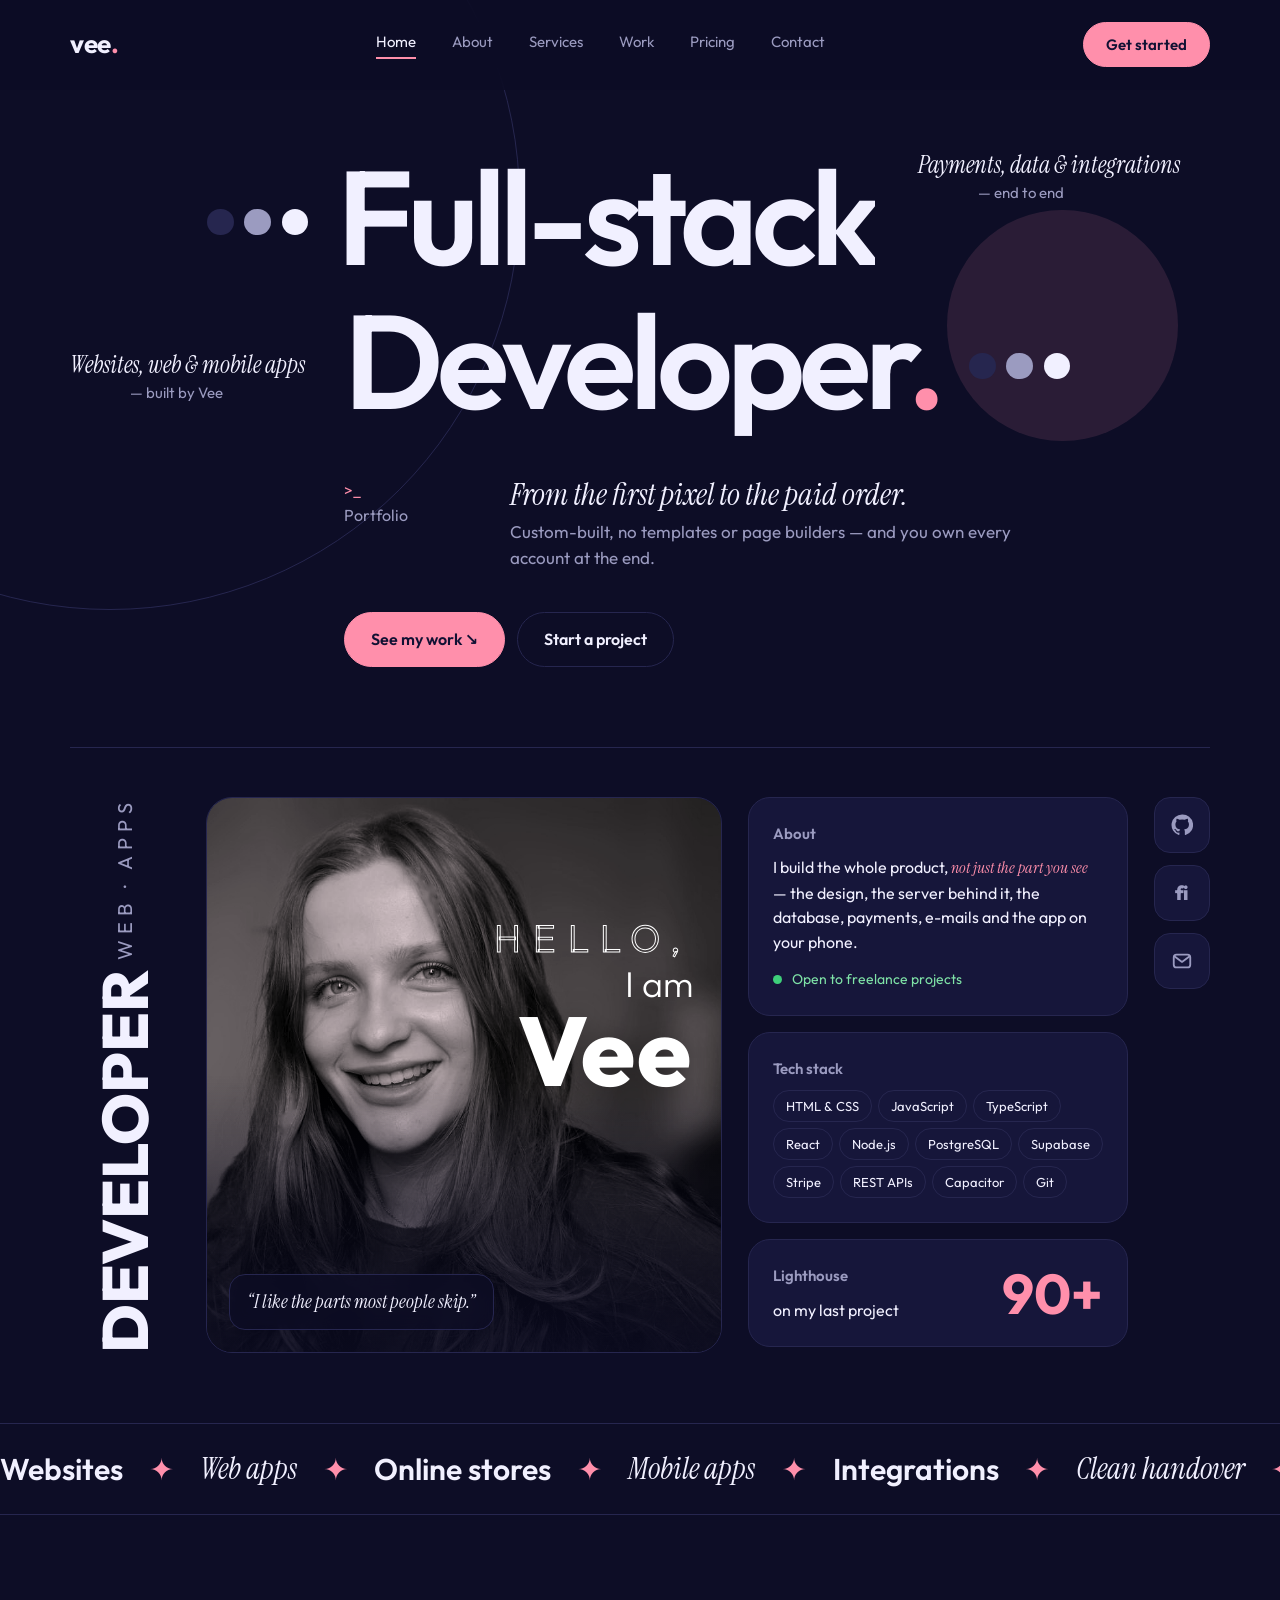
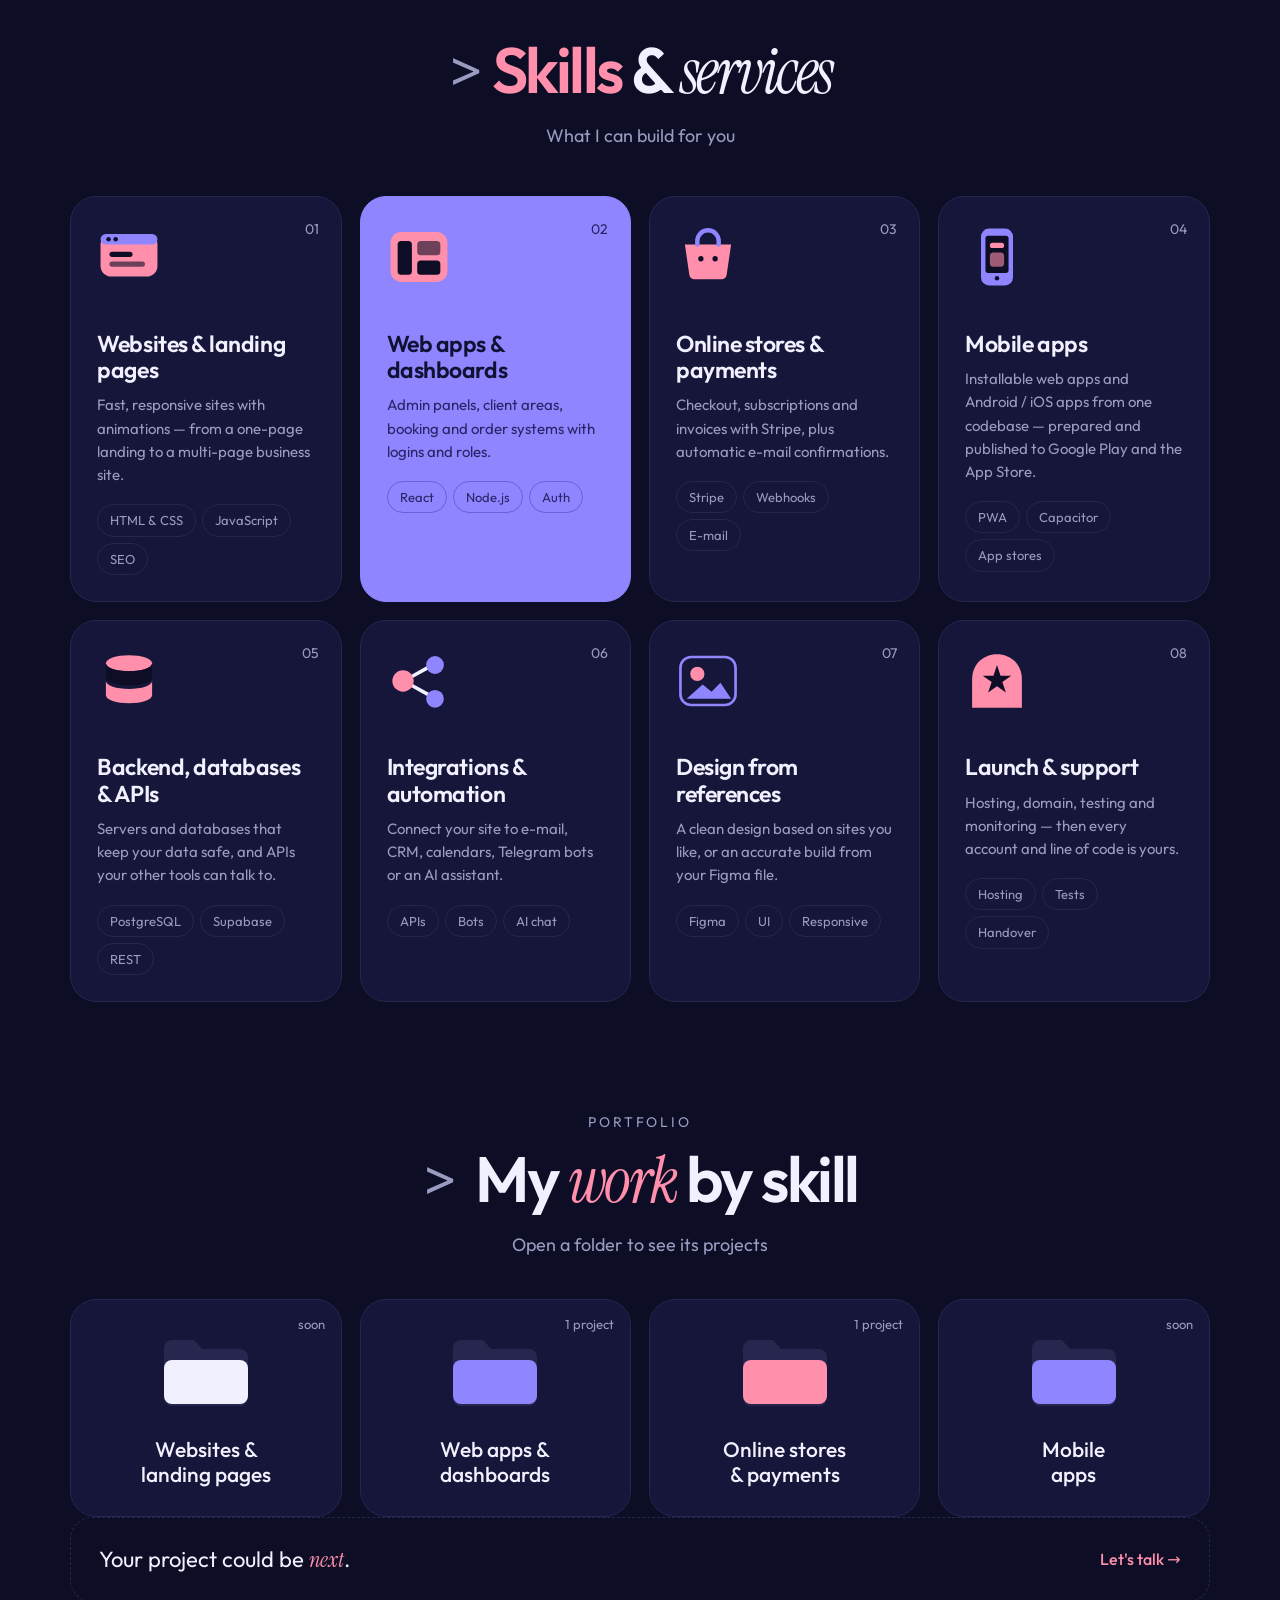
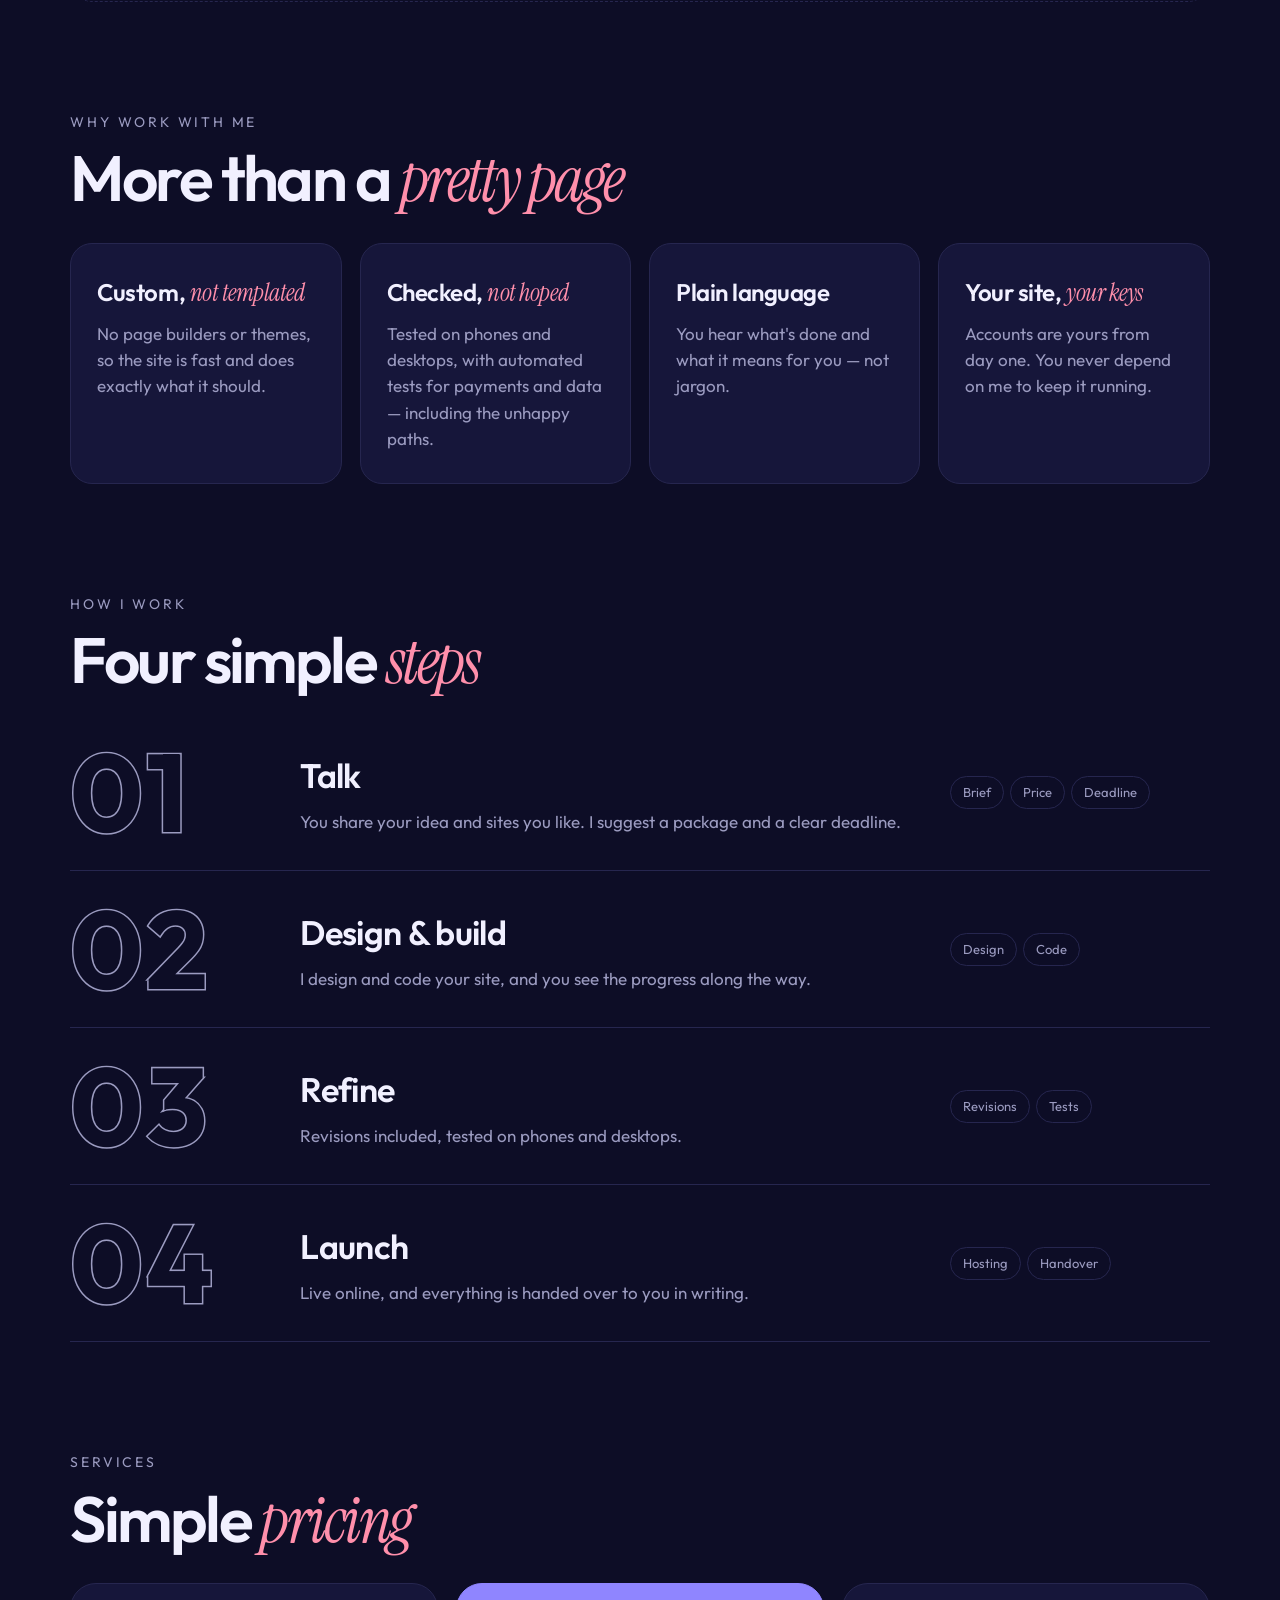
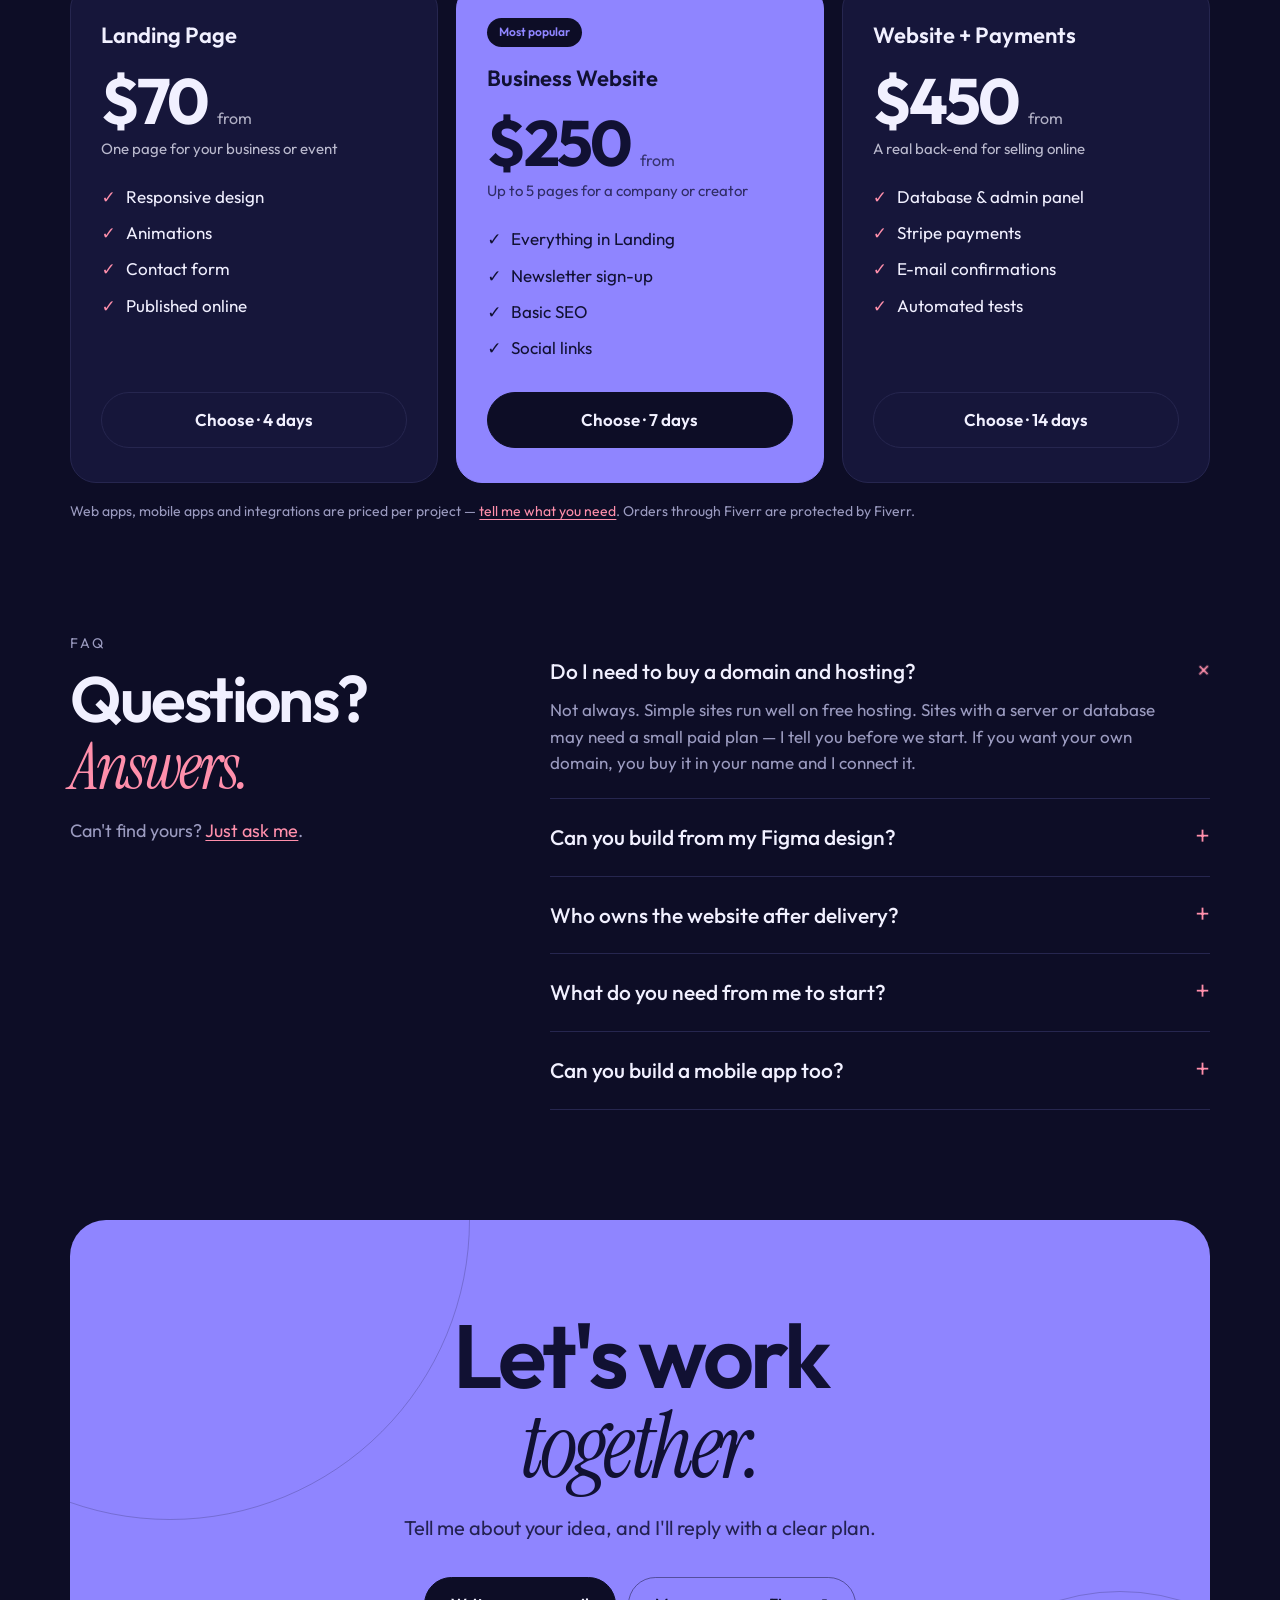
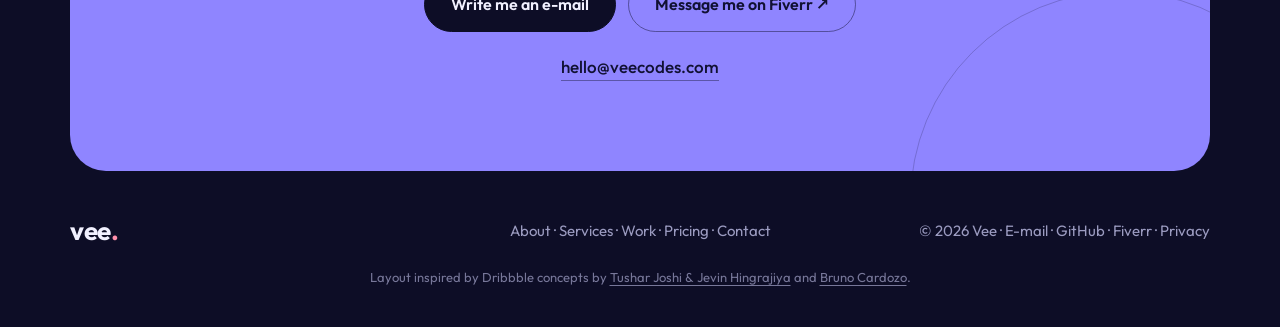
==== commit 45e1c42b: "Real contact e-mail" ====
--- a/index.html
+++ b/index.html
@@ -8,15 +8,15 @@
 <meta property="og:type" content="website">
 <meta property="og:title" content="Vee — Full-stack developer">
 <meta property="og:description" content="Websites, web &amp; mobile apps with payments and data — designed, built and handed over by Vee.">
-<meta property="og:url" content="https://1eee-ui.github.io/vee-portfolio/">
-<meta property="og:image" content="https://1eee-ui.github.io/vee-portfolio/img/og.jpg?v=2">
+<meta property="og:url" content="https://veecodes.com/">
+<meta property="og:image" content="https://veecodes.com/img/og.jpg?v=2">
 <meta property="og:image:width" content="1200">
 <meta property="og:image:height" content="630">
 <meta name="twitter:card" content="summary_large_image">
 <meta name="theme-color" content="#0D0D26">
 <link rel="icon" type="image/svg+xml" href="img/favicon.svg">
-<link rel="stylesheet" href="fonts/fonts.css?v=8">
-<link rel="stylesheet" href="css/style.css?v=8">
+<link rel="stylesheet" href="fonts/fonts.css?v=9">
+<link rel="stylesheet" href="css/style.css?v=9">
 <script>document.documentElement.classList.add('js')</script>
 </head>
 <body>
@@ -82,7 +82,7 @@
       <svg viewBox="0 0 24 24" width="22" height="22" fill="currentColor" aria-hidden="true"><path d="M12 .5a11.5 11.5 0 0 0-3.6 22.4c.6.1.8-.3.8-.6v-2c-3.2.7-3.9-1.5-3.9-1.5-.5-1.3-1.3-1.7-1.3-1.7-1-.7.1-.7.1-.7 1.2.1 1.8 1.2 1.8 1.2 1 1.8 2.8 1.3 3.4 1 .1-.8.4-1.3.8-1.6-2.6-.3-5.3-1.3-5.3-5.7 0-1.3.4-2.3 1.2-3.1-.1-.3-.5-1.5.1-3.1 0 0 1-.3 3.2 1.2a11 11 0 0 1 5.8 0c2.2-1.5 3.2-1.2 3.2-1.2.6 1.6.2 2.8.1 3.1.8.8 1.2 1.9 1.2 3.1 0 4.4-2.7 5.4-5.3 5.7.4.4.8 1.1.8 2.2v3.2c0 .3.2.7.8.6A11.5 11.5 0 0 0 12 .5Z"/></svg>
     </a>
     <a href="https://www.fiverr.com/anastasiia_khr" target="_blank" rel="noopener" aria-label="Fiverr"><span class="fv">fi</span></a>
-    <a href="mailto:hello@example.com" aria-label="E-mail"><svg viewBox="0 0 24 24" width="22" height="22" fill="none" stroke="currentColor" stroke-width="2" stroke-linecap="round" stroke-linejoin="round" aria-hidden="true"><rect x="3" y="5" width="18" height="14" rx="3"/><path d="m4 7 8 6 8-6"/></svg></a>
+    <a href="mailto:hello@veecodes.com" aria-label="E-mail"><svg viewBox="0 0 24 24" width="22" height="22" fill="none" stroke="currentColor" stroke-width="2" stroke-linecap="round" stroke-linejoin="round" aria-hidden="true"><rect x="3" y="5" width="18" height="14" rx="3"/><path d="m4 7 8 6 8-6"/></svg></a>
   </div>
 </section>
 
@@ -242,10 +242,10 @@
     <h2>Let's work <br><span class="serif">together.</span></h2>
     <p>Tell me about your idea, and I'll reply with a clear plan.</p>
     <div class="cta-btns">
-      <a class="btn btn-dark" href="mailto:hello@example.com">Write me an e-mail</a>
+      <a class="btn btn-dark" href="mailto:hello@veecodes.com">Write me an e-mail</a>
       <a class="btn btn-line" href="https://www.fiverr.com/anastasiia_khr" target="_blank" rel="noopener">Message me on Fiverr ↗</a>
     </div>
-    <a class="mail" href="mailto:hello@example.com" data-copy="hello@example.com" title="Click to copy">hello@example.com</a>
+    <a class="mail" href="mailto:hello@veecodes.com" data-copy="hello@veecodes.com" title="Click to copy">hello@veecodes.com</a>
   </div>
 </section>
 </main>
@@ -253,10 +253,10 @@
 <footer class="foot">
   <a class="logo" href="#top">vee<i>.</i></a>
   <nav aria-label="Footer"><a href="#about">About</a> · <a href="#services">Services</a> · <a href="#work">Work</a> · <a href="#pricing">Pricing</a> · <a href="#contact">Contact</a></nav>
-  <span class="fr">© <span id="yr">2026</span> Vee · <a href="mailto:hello@example.com">E-mail</a> · <a href="https://github.com/1eee-ui" target="_blank" rel="noopener">GitHub</a> · <a href="https://www.fiverr.com/anastasiia_khr" target="_blank" rel="noopener">Fiverr</a> · <a href="privacy.html">Privacy</a></span>
+  <span class="fr">© <span id="yr">2026</span> Vee · <a href="mailto:hello@veecodes.com">E-mail</a> · <a href="https://github.com/1eee-ui" target="_blank" rel="noopener">GitHub</a> · <a href="https://www.fiverr.com/anastasiia_khr" target="_blank" rel="noopener">Fiverr</a> · <a href="privacy.html">Privacy</a></span>
   <p class="credit">Layout inspired by Dribbble concepts by <a href="https://dribbble.com/shots/24663405-Sr-Full-stack-Developer-Portfolio-Website" target="_blank" rel="noopener">Tushar Joshi &amp; Jevin Hingrajiya</a> and <a href="https://dribbble.com/shots/26488216-brave-developer-portfolio-website-design" target="_blank" rel="noopener">Bruno Cardozo</a>.</p>
 </footer>
 
-<script src="js/main.js?v=8"></script>
+<script src="js/main.js?v=9"></script>
 </body>
 </html>
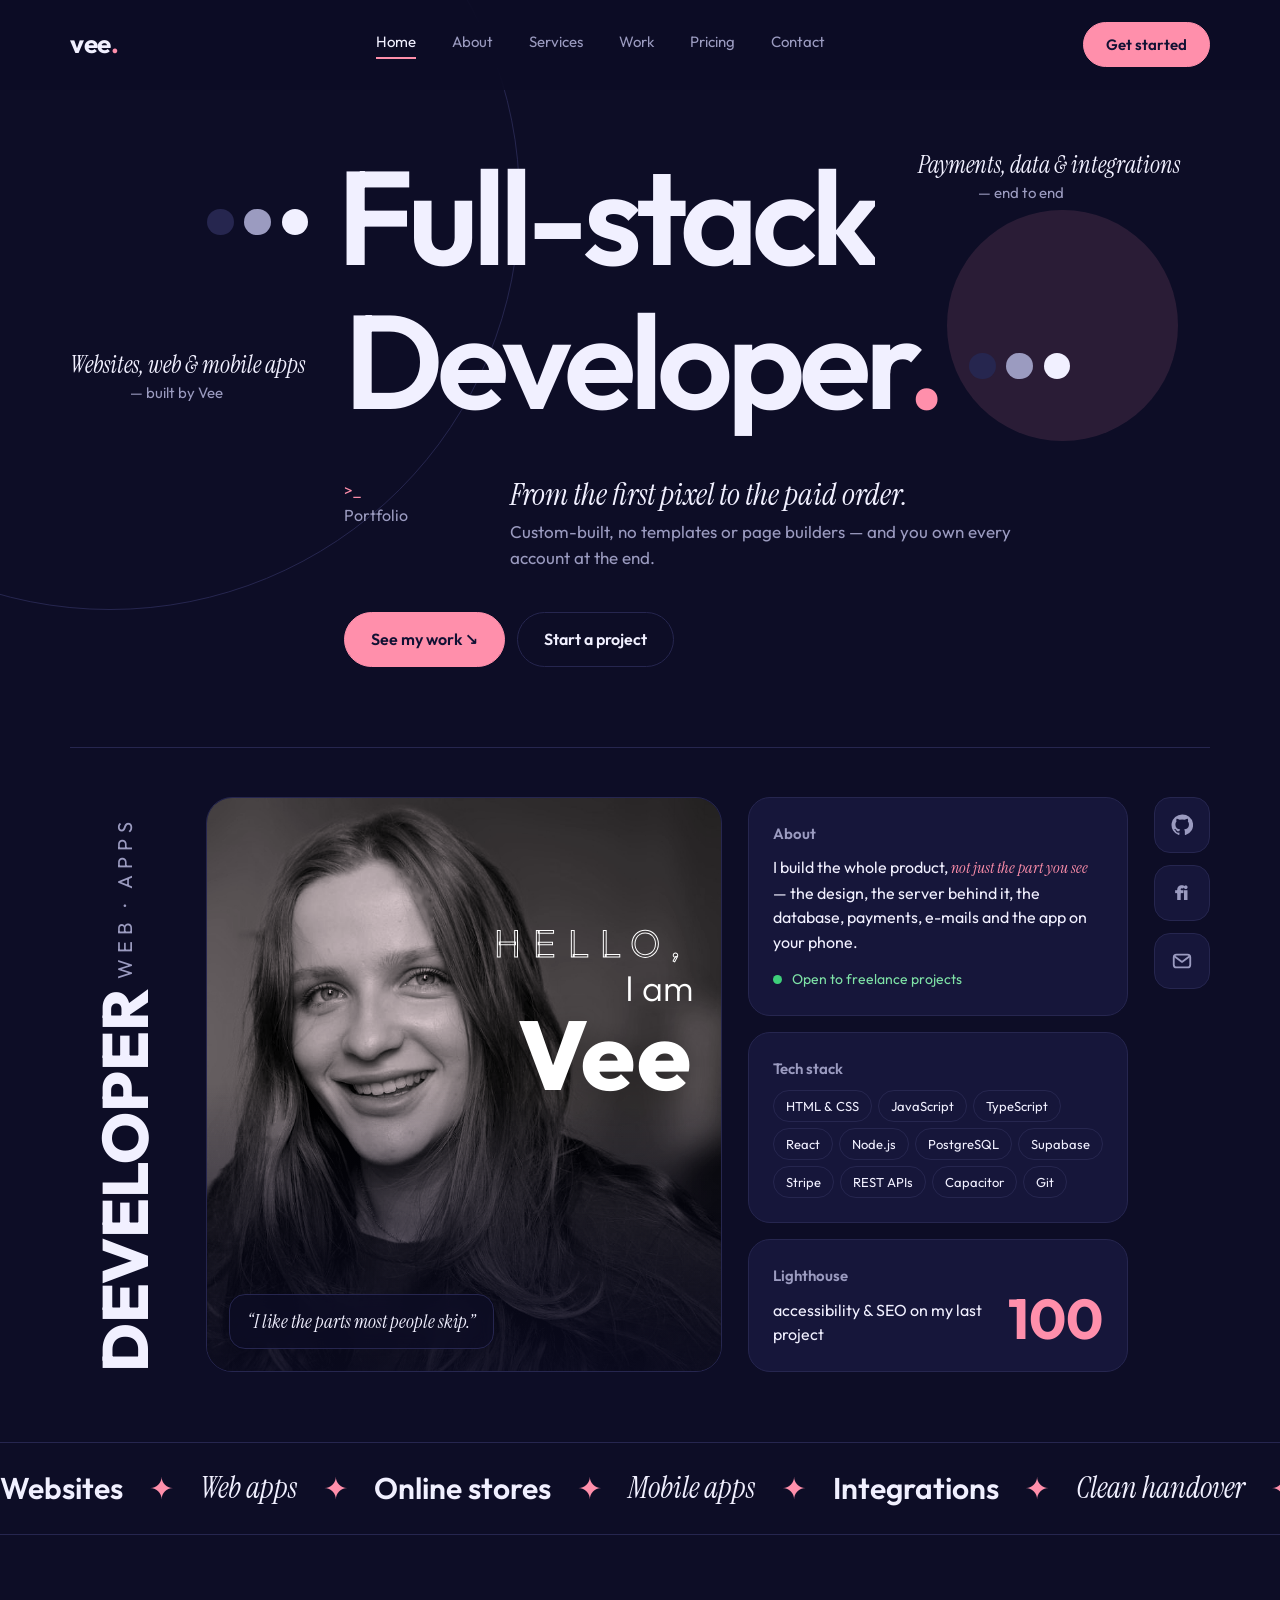
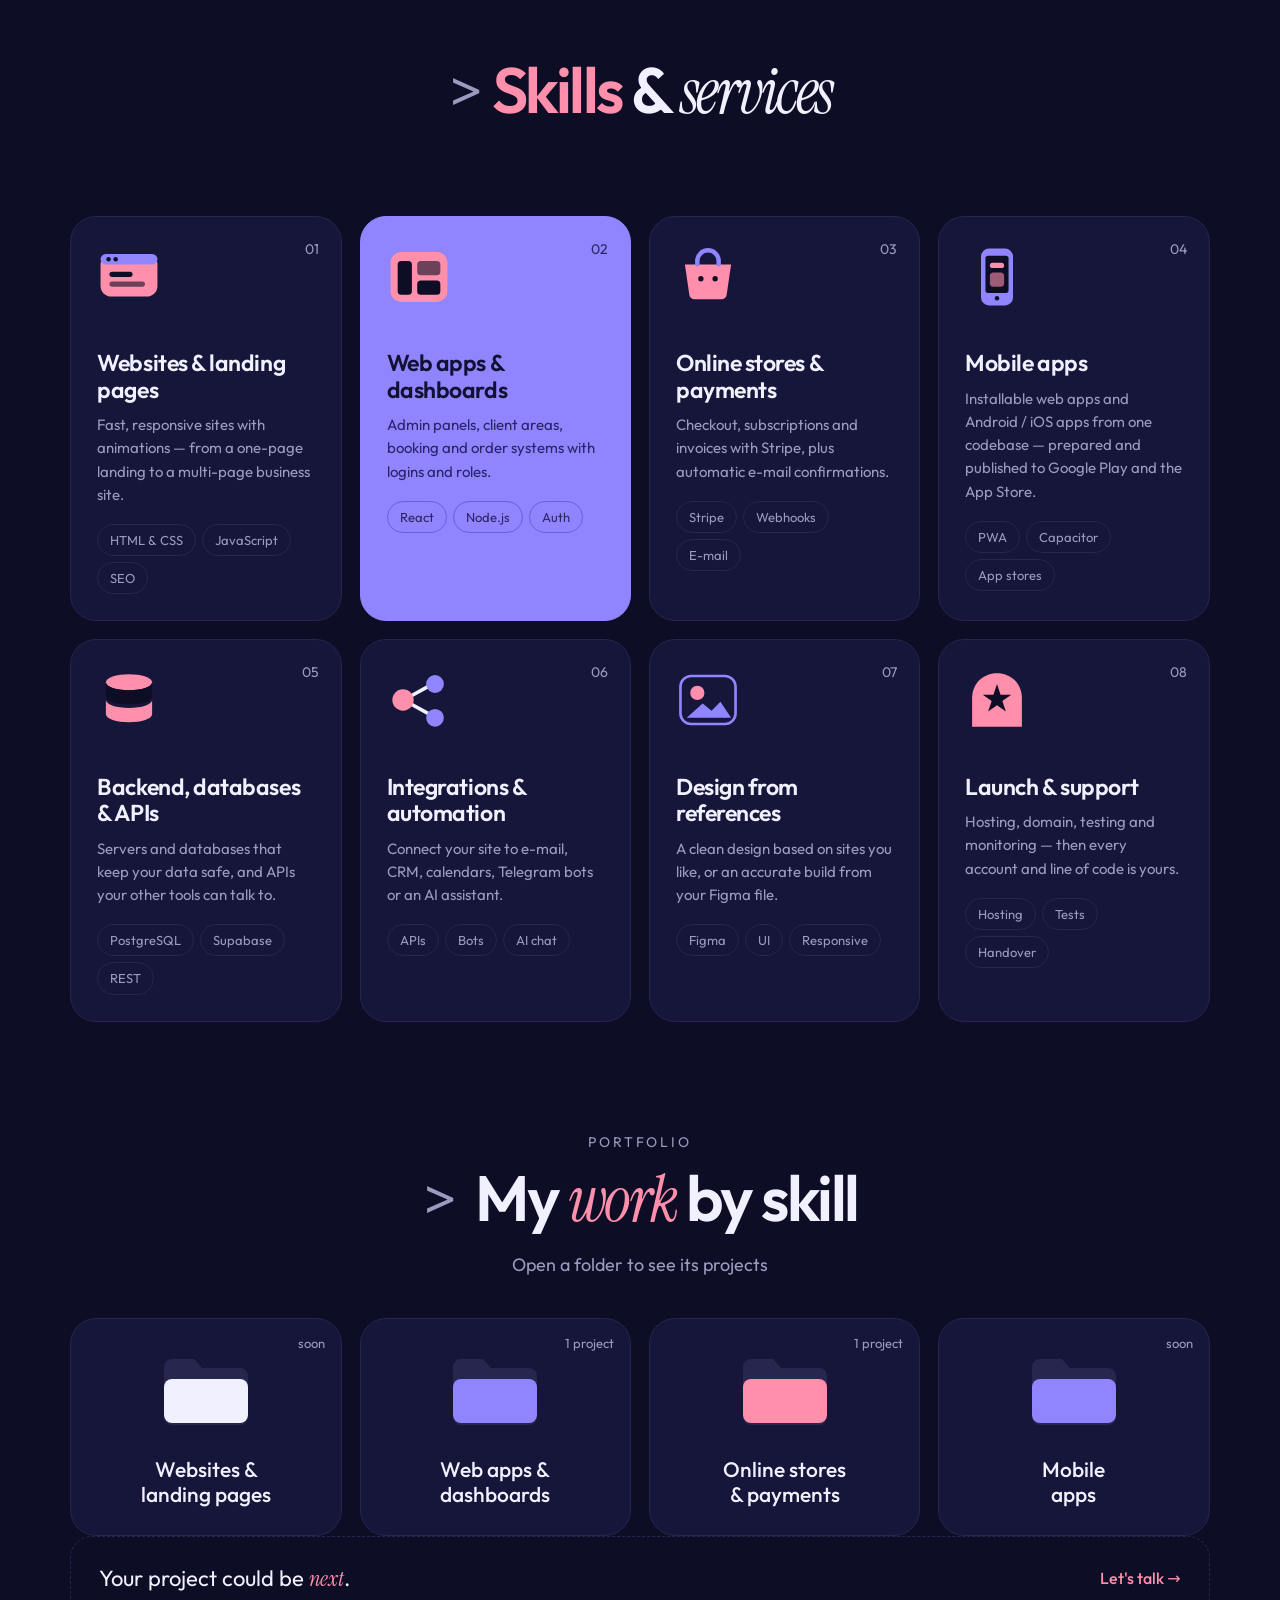
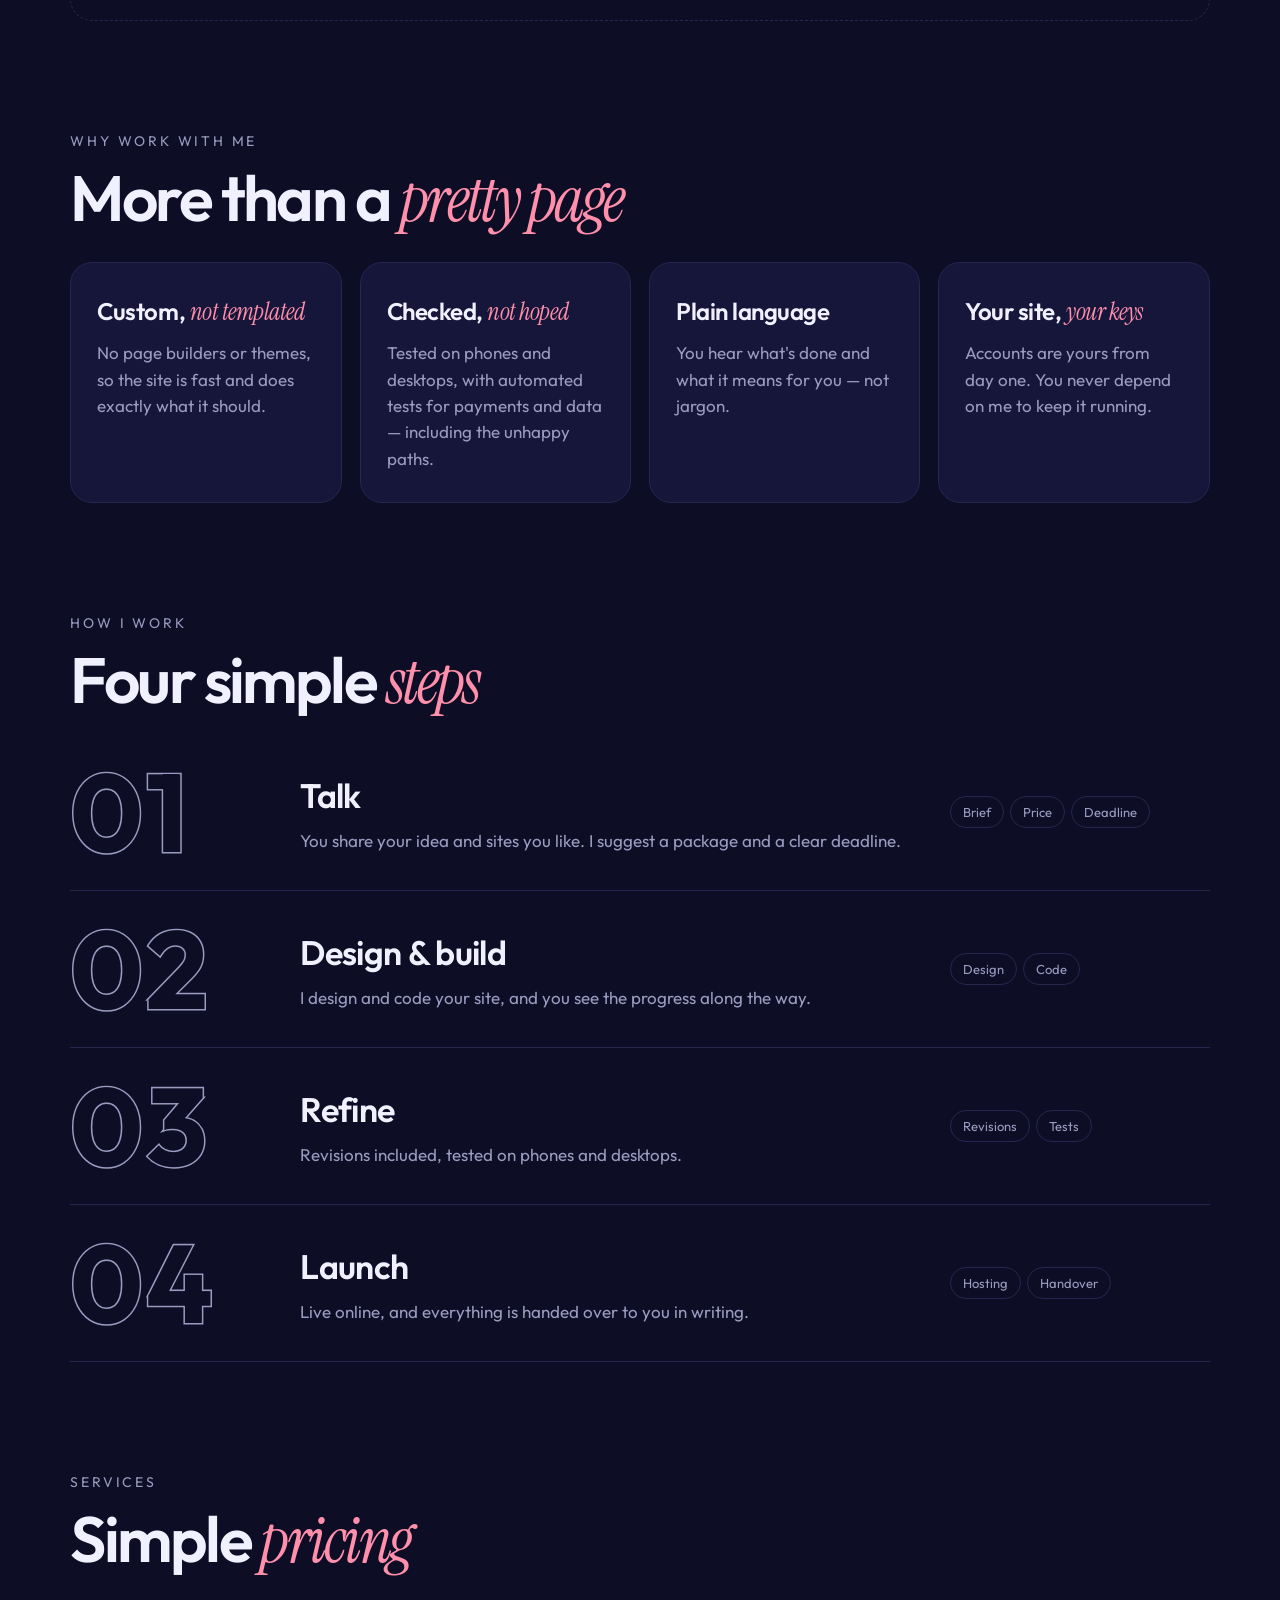
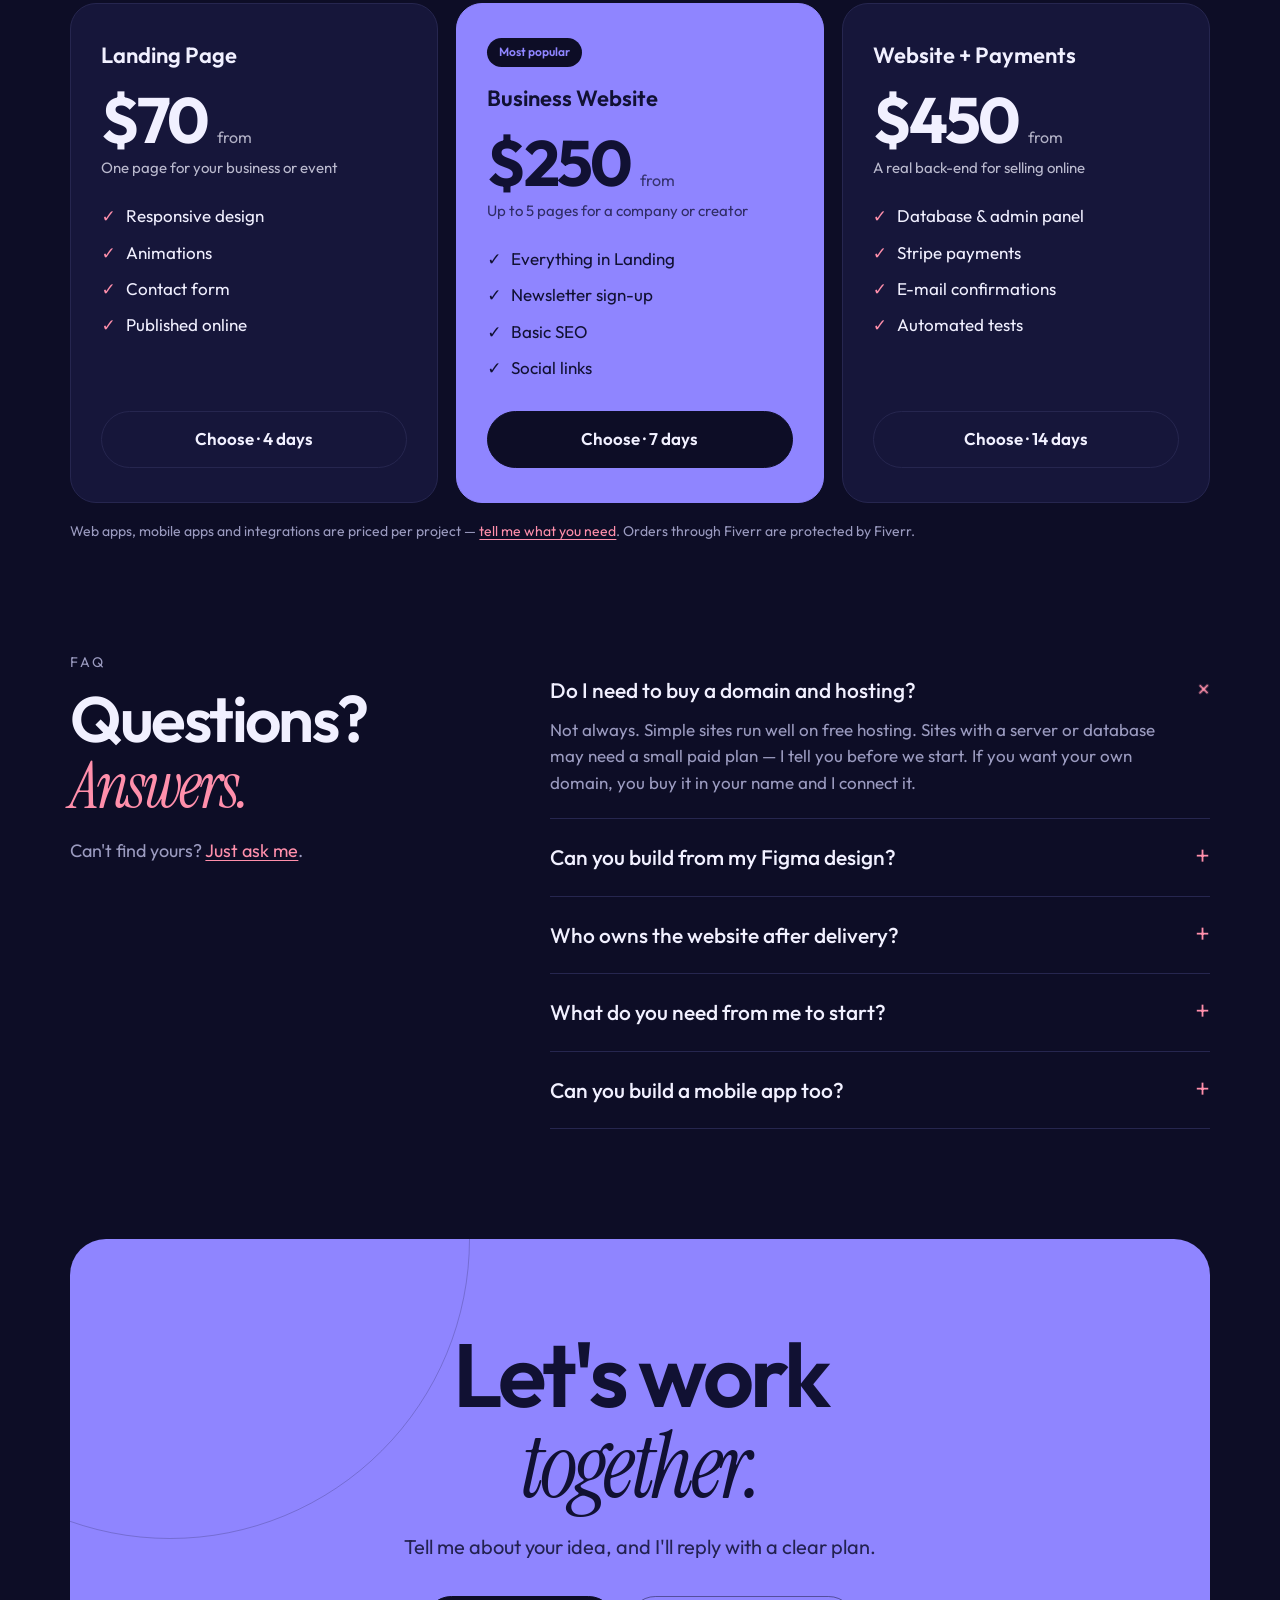
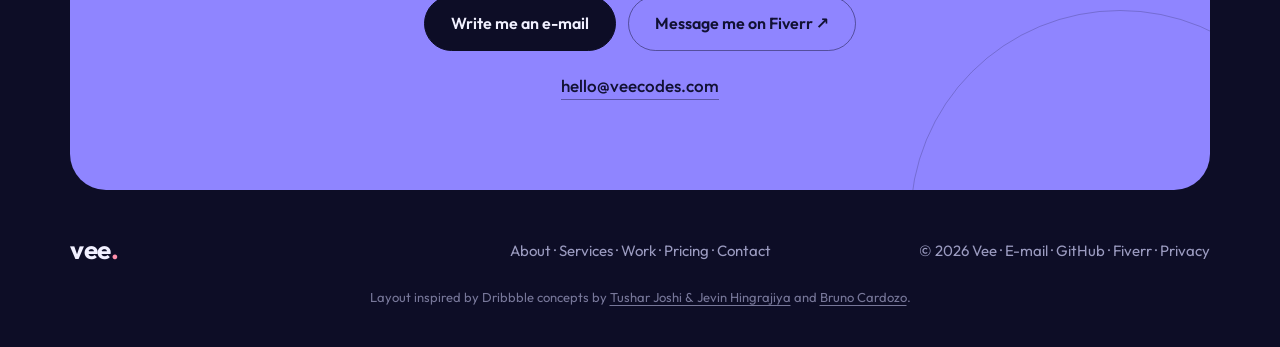
==== commit a422fb5a: "Lighthouse claim matches measured scores" ====
--- a/index.html
+++ b/index.html
@@ -15,8 +15,8 @@
 <meta name="twitter:card" content="summary_large_image">
 <meta name="theme-color" content="#0D0D26">
 <link rel="icon" type="image/svg+xml" href="img/favicon.svg">
-<link rel="stylesheet" href="fonts/fonts.css?v=9">
-<link rel="stylesheet" href="css/style.css?v=9">
+<link rel="stylesheet" href="fonts/fonts.css?v=10">
+<link rel="stylesheet" href="css/style.css?v=10">
 <script>document.documentElement.classList.add('js')</script>
 </head>
 <body>
@@ -74,7 +74,7 @@
       <ul class="chips"><li>HTML &amp; CSS</li><li>JavaScript</li><li>TypeScript</li><li>React</li><li>Node.js</li><li>PostgreSQL</li><li>Supabase</li><li>Stripe</li><li>REST APIs</li><li>Capacitor</li><li>Git</li></ul>
     </div>
     <div class="card stat reveal">
-      <div><h2 class="h4">Lighthouse</h2><p>on my last project</p></div><b data-count="90">90+</b>
+      <div><h2 class="h4">Lighthouse</h2><p>accessibility &amp; SEO on my last project</p></div><b data-count="100">100</b>
     </div>
   </div>
   <div class="soc">
@@ -171,7 +171,7 @@
       <ul class="tags"><li>Web app</li><li>Payments</li><li>2026</li></ul>
       <h3>YoWif — concert tour website with <span class="serif acc">ticket payments</span></h3>
       <p>A complete site for a band's European tour, built and delivered like a real client project.</p>
-      <ul class="points"><li>Stripe checkout — card numbers never touch the server</li><li>Admin panel and PostgreSQL database</li><li>24 automated tests, Lighthouse 90+</li><li>Clean handover: every account owned by the client</li></ul>
+      <ul class="points"><li>Stripe checkout — card numbers never touch the server</li><li>Admin panel and PostgreSQL database</li><li>24 automated tests, Lighthouse 100 for accessibility and SEO</li><li>Clean handover: every account owned by the client</li></ul>
       <div class="row-btns">
         <a class="btn" href="https://yowif-site.onrender.com" target="_blank" rel="noopener">Live site ↗</a>
         <a class="btn btn-o" href="https://github.com/1eee-ui/yowif-tour-site" target="_blank" rel="noopener">Code on GitHub ↗</a>
@@ -257,6 +257,6 @@
   <p class="credit">Layout inspired by Dribbble concepts by <a href="https://dribbble.com/shots/24663405-Sr-Full-stack-Developer-Portfolio-Website" target="_blank" rel="noopener">Tushar Joshi &amp; Jevin Hingrajiya</a> and <a href="https://dribbble.com/shots/26488216-brave-developer-portfolio-website-design" target="_blank" rel="noopener">Bruno Cardozo</a>.</p>
 </footer>
 
-<script src="js/main.js?v=9"></script>
+<script src="js/main.js?v=10"></script>
 </body>
 </html>
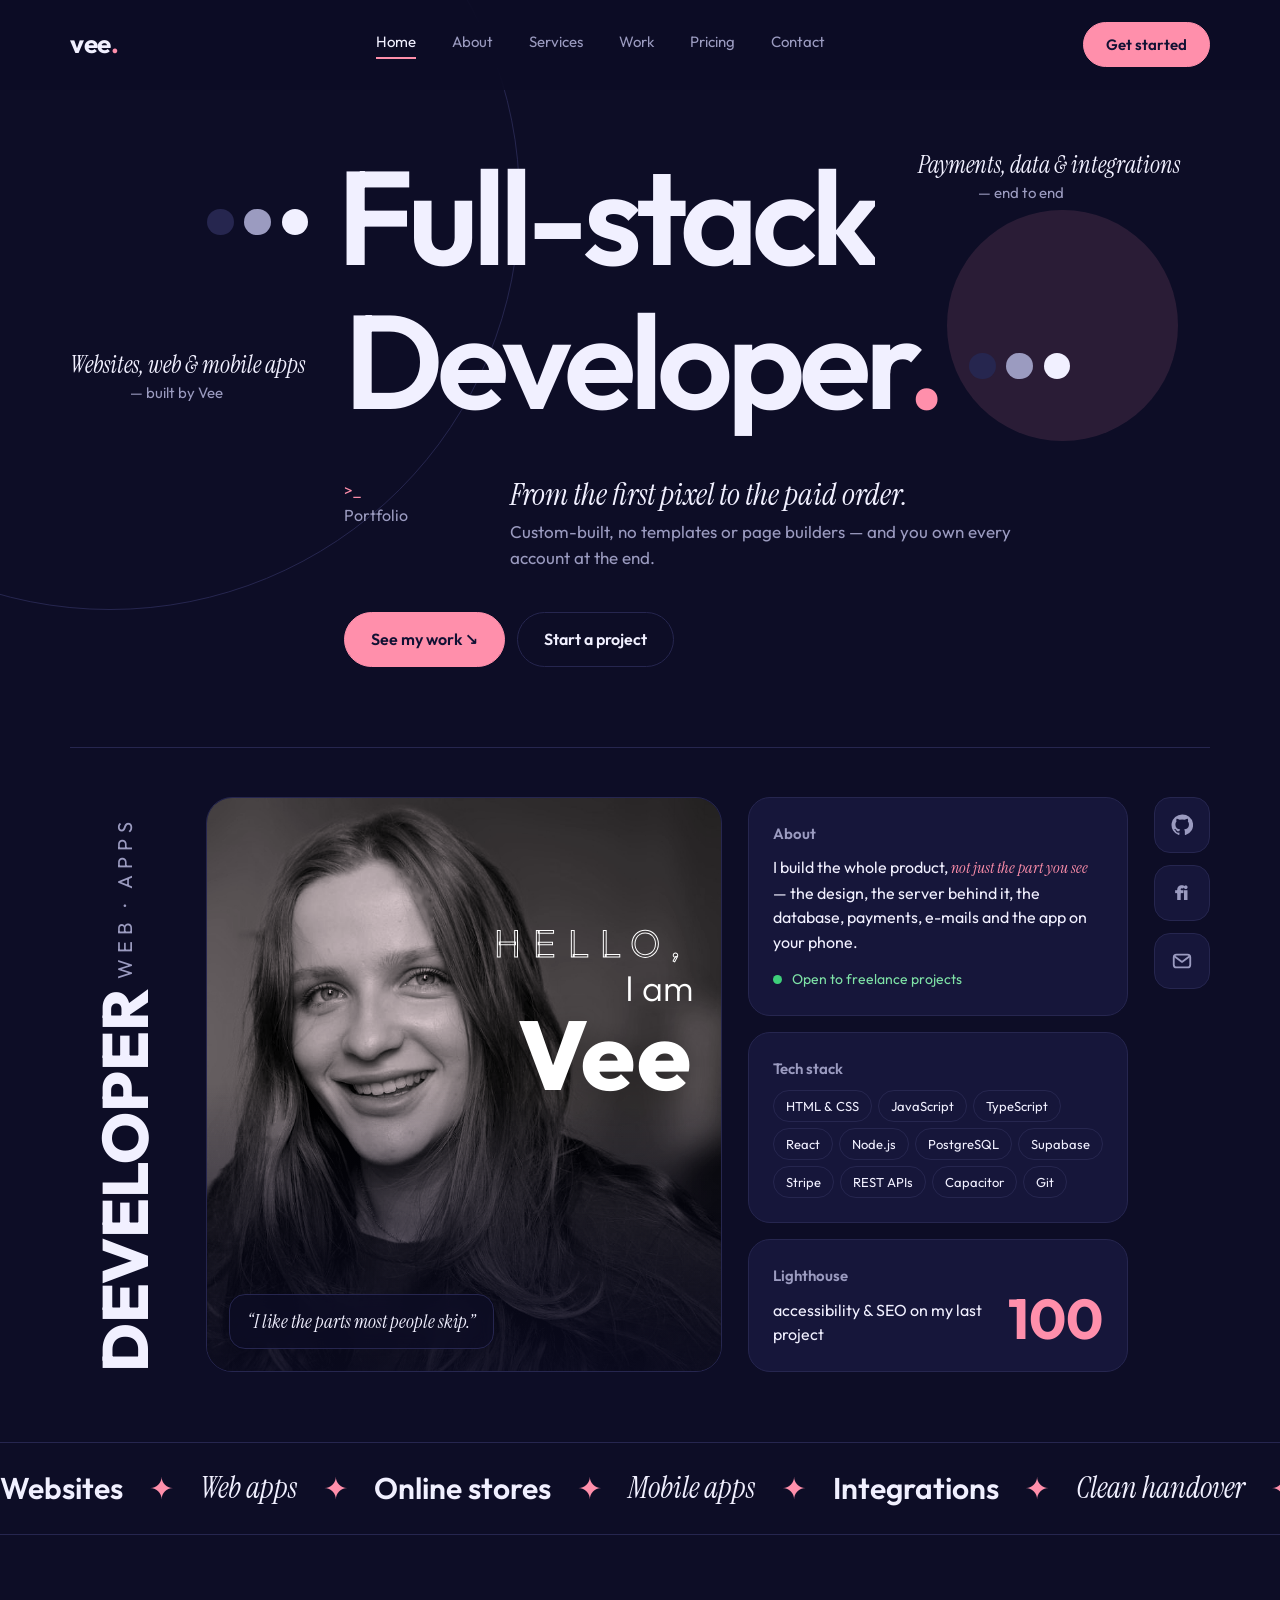
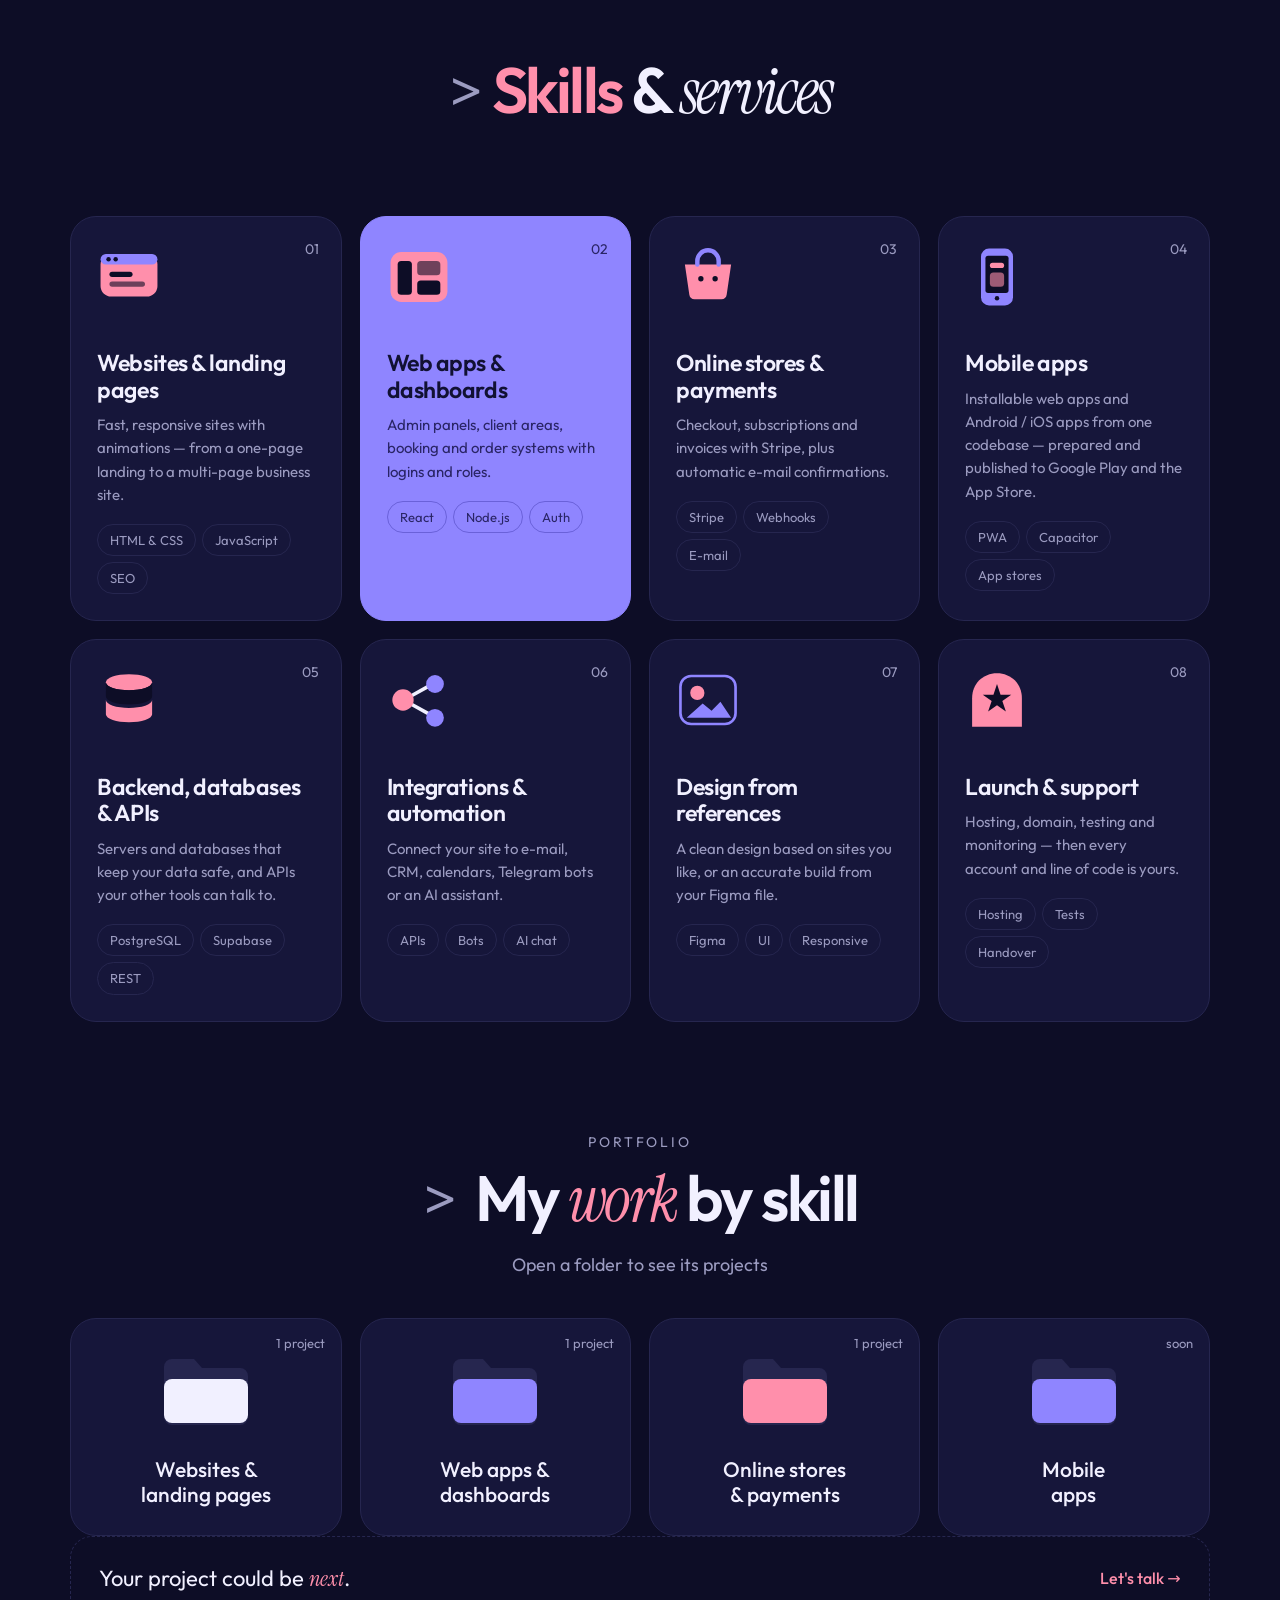
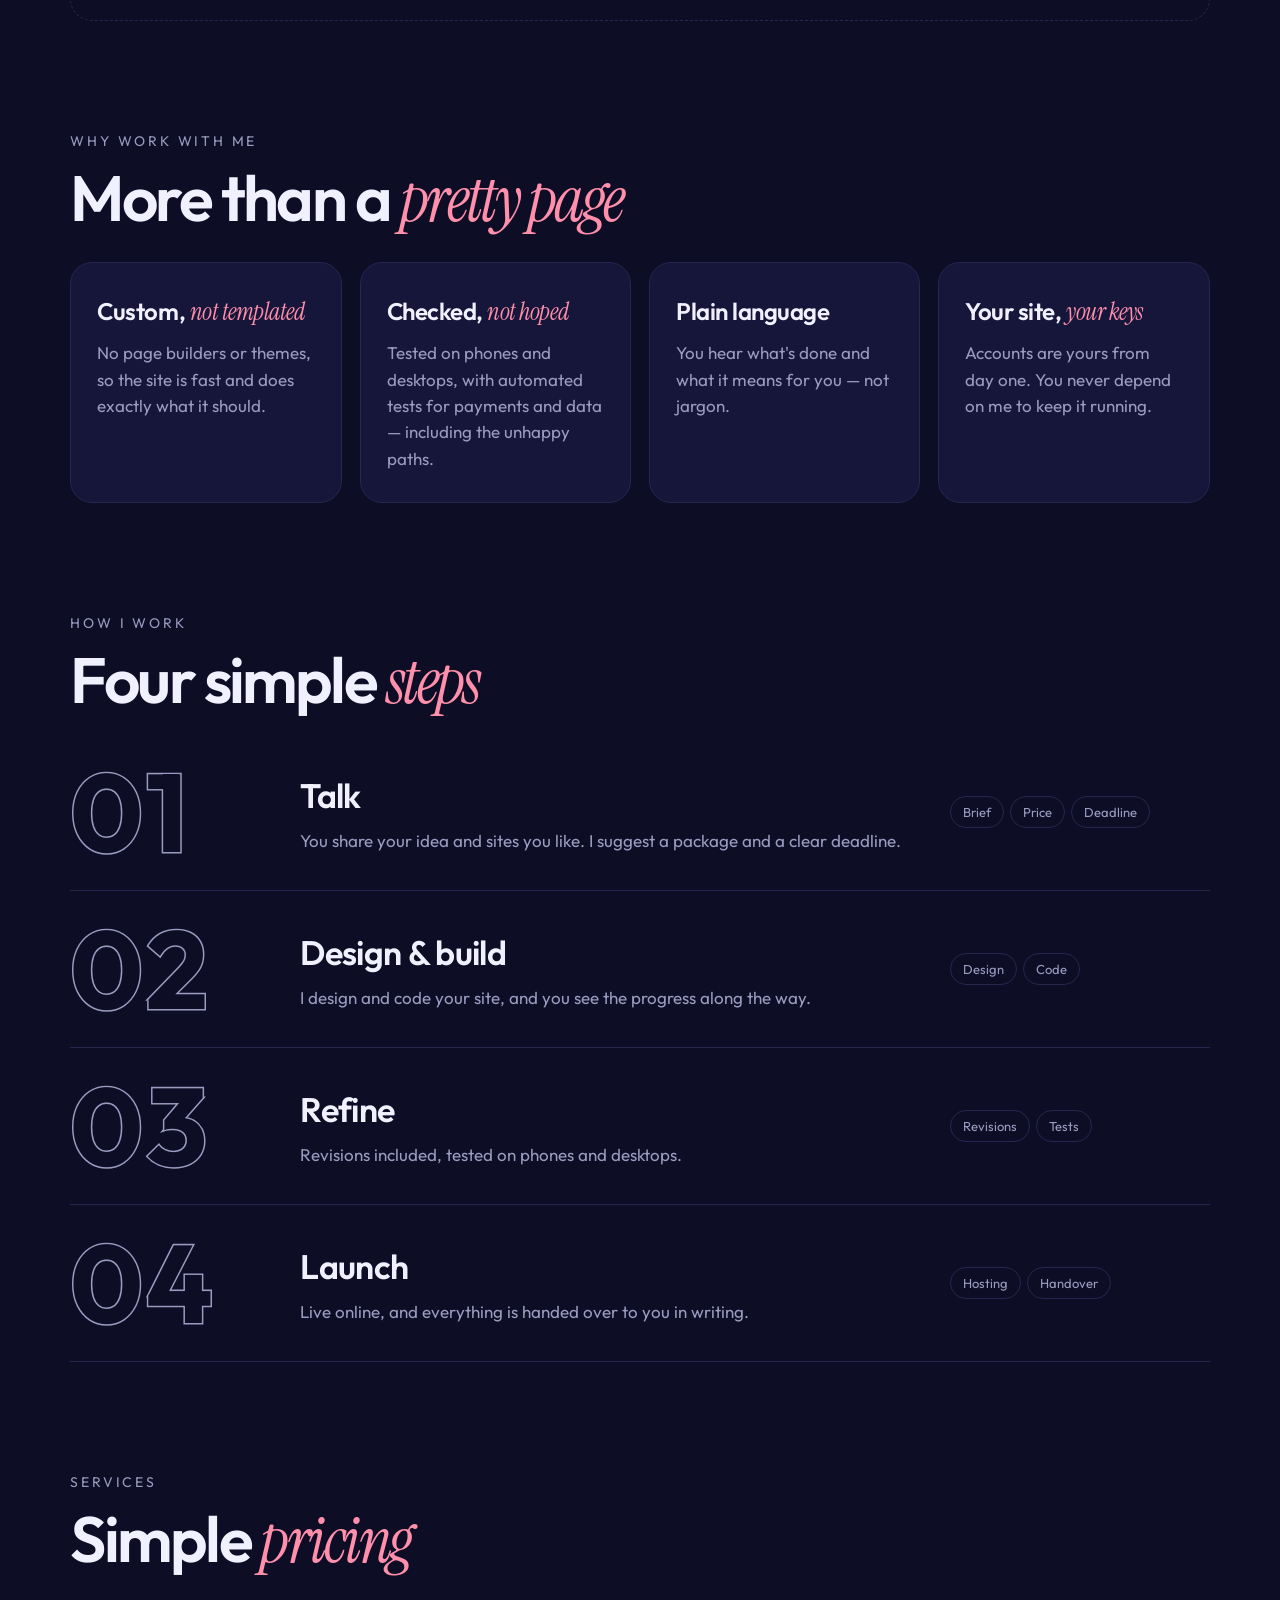
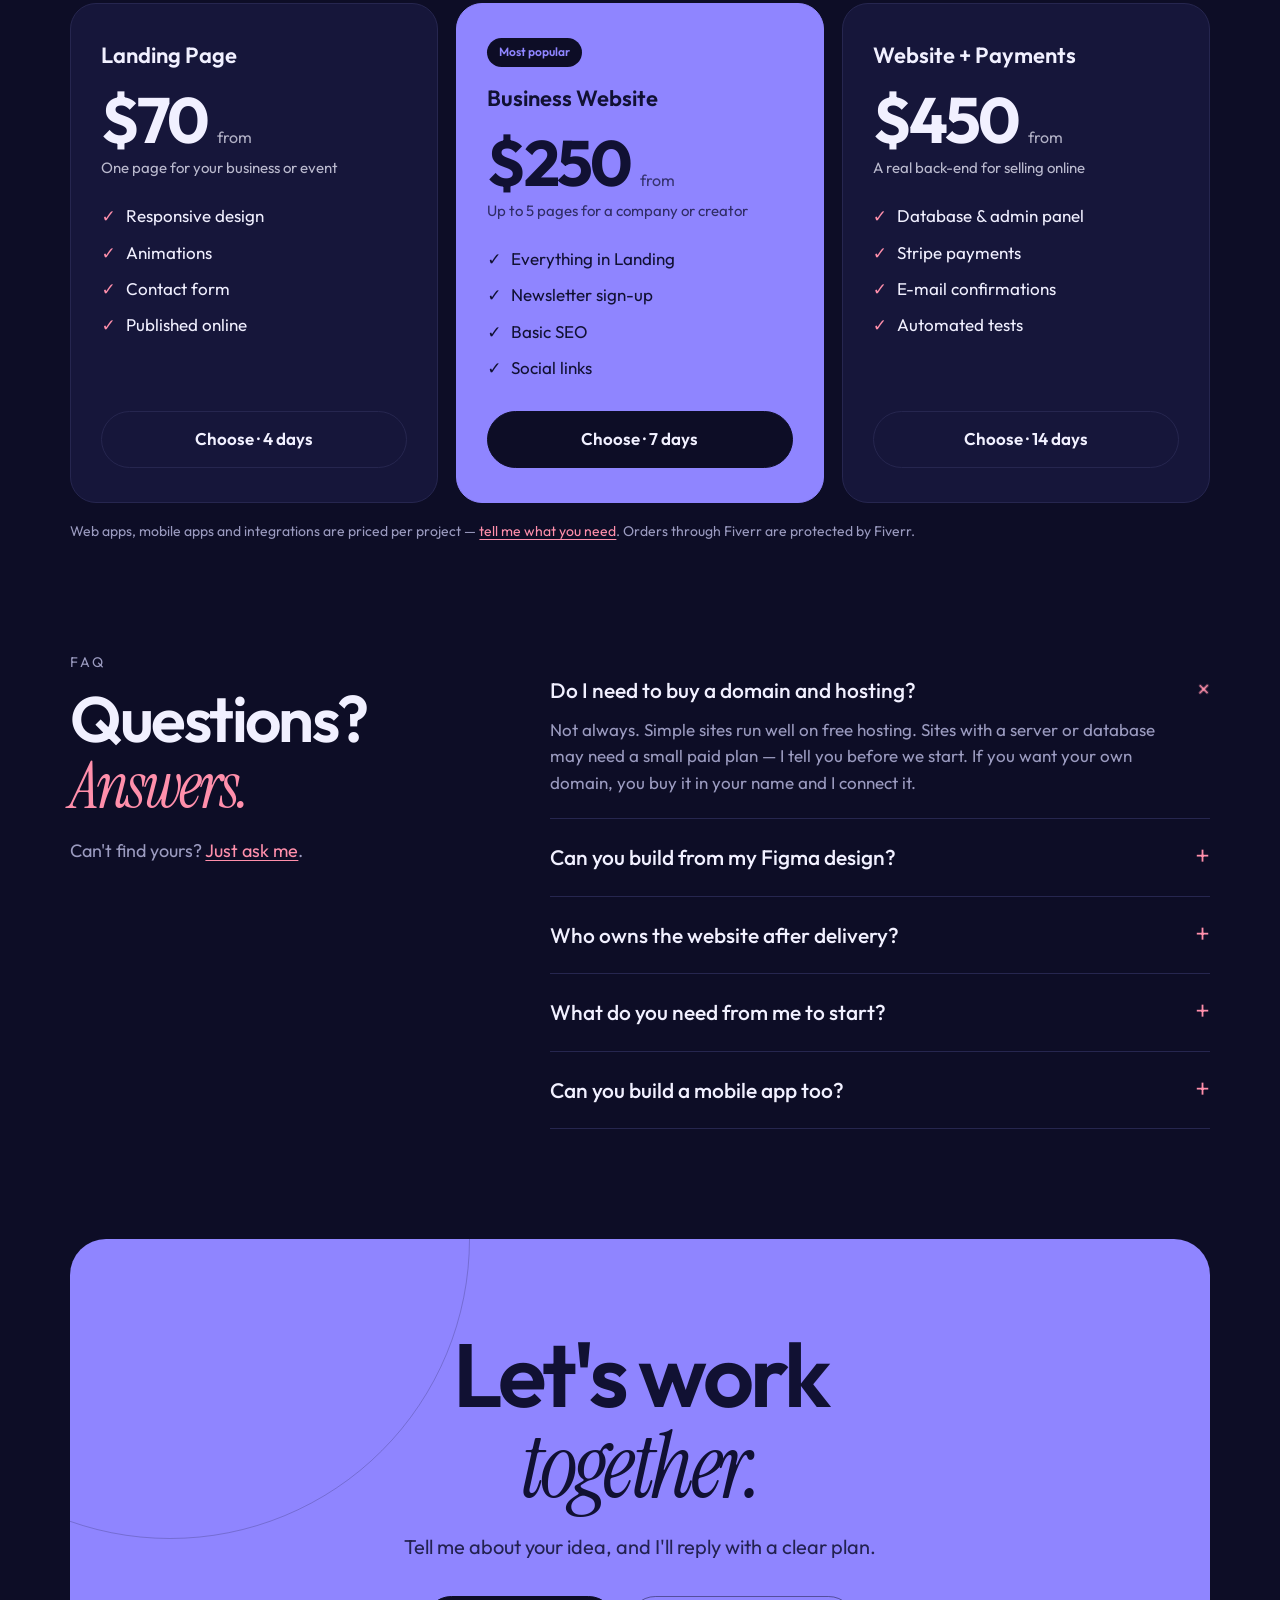
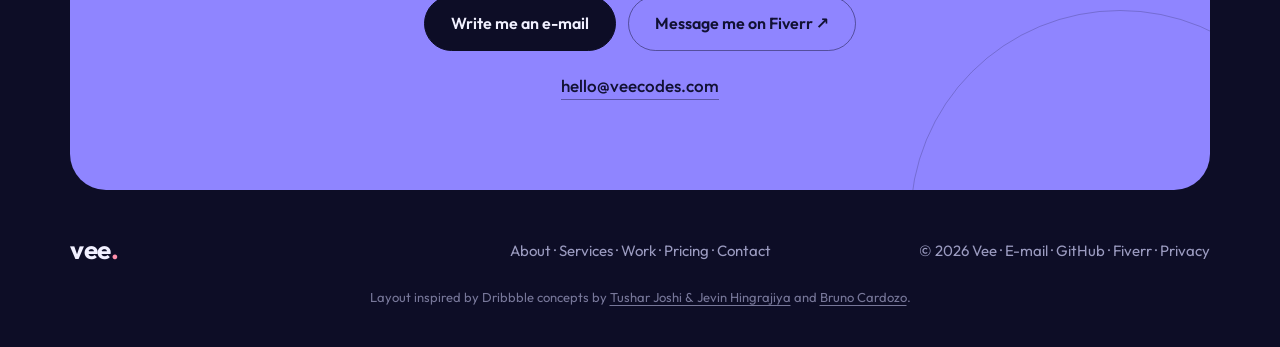
==== commit d3797915: "Kade & Co. barbershop concept landing page and portfolio entry" ====
--- a/index.html
+++ b/index.html
@@ -15,8 +15,8 @@
 <meta name="twitter:card" content="summary_large_image">
 <meta name="theme-color" content="#0D0D26">
 <link rel="icon" type="image/svg+xml" href="img/favicon.svg">
-<link rel="stylesheet" href="fonts/fonts.css?v=10">
-<link rel="stylesheet" href="css/style.css?v=10">
+<link rel="stylesheet" href="fonts/fonts.css?v=11">
+<link rel="stylesheet" href="css/style.css?v=11">
 <script>document.documentElement.classList.add('js')</script>
 </head>
 <body>
@@ -163,6 +163,21 @@
 
 <!-- projects: add new ones here; data-cats = the folders they belong to -->
 <template id="projects">
+  <article class="card featured" data-cats="websites">
+    <a class="shot" href="demo/kade-and-co/" target="_blank" rel="noopener" aria-label="Open the Kade &amp; Co. concept site">
+      <img src="img/kade-home.jpg" alt="Kade &amp; Co. barbershop landing page: dark hero with a barber chair and the headline The chair you keep coming back to" width="1200" height="750" loading="lazy">
+    </a>
+    <div>
+      <ul class="tags"><li>Landing page</li><li>Concept</li><li>2026</li></ul>
+      <h3>Kade &amp; Co. — a barbershop <span class="serif acc">landing page</span></h3>
+      <p>A one-page site for a small local business: work gallery, price list, map and a one-tap booking by e-mail. A concept for a fictional barbershop.</p>
+      <ul class="points"><li>Fully responsive: phone menu, fast image loading</li><li>Map loads only after a click, no cookies or trackers</li><li>Fonts served from the site itself</li><li>Photos from Unsplash</li></ul>
+      <div class="row-btns">
+        <a class="btn" href="demo/kade-and-co/" target="_blank" rel="noopener">Open the site ↗</a>
+      </div>
+      <p class="fine">Concept project: the business, its prices and contacts are fictional.</p>
+    </div>
+  </article>
   <article class="card featured" data-cats="webapps payments">
     <a class="shot" href="https://yowif-site.onrender.com" target="_blank" rel="noopener" aria-label="Open the YoWif live site">
       <img src="img/yowif-home.jpg" alt="YoWif home page: big yellow title over a concert photo" width="1200" height="750">
@@ -257,6 +272,6 @@
   <p class="credit">Layout inspired by Dribbble concepts by <a href="https://dribbble.com/shots/24663405-Sr-Full-stack-Developer-Portfolio-Website" target="_blank" rel="noopener">Tushar Joshi &amp; Jevin Hingrajiya</a> and <a href="https://dribbble.com/shots/26488216-brave-developer-portfolio-website-design" target="_blank" rel="noopener">Bruno Cardozo</a>.</p>
 </footer>
 
-<script src="js/main.js?v=10"></script>
+<script src="js/main.js?v=11"></script>
 </body>
 </html>
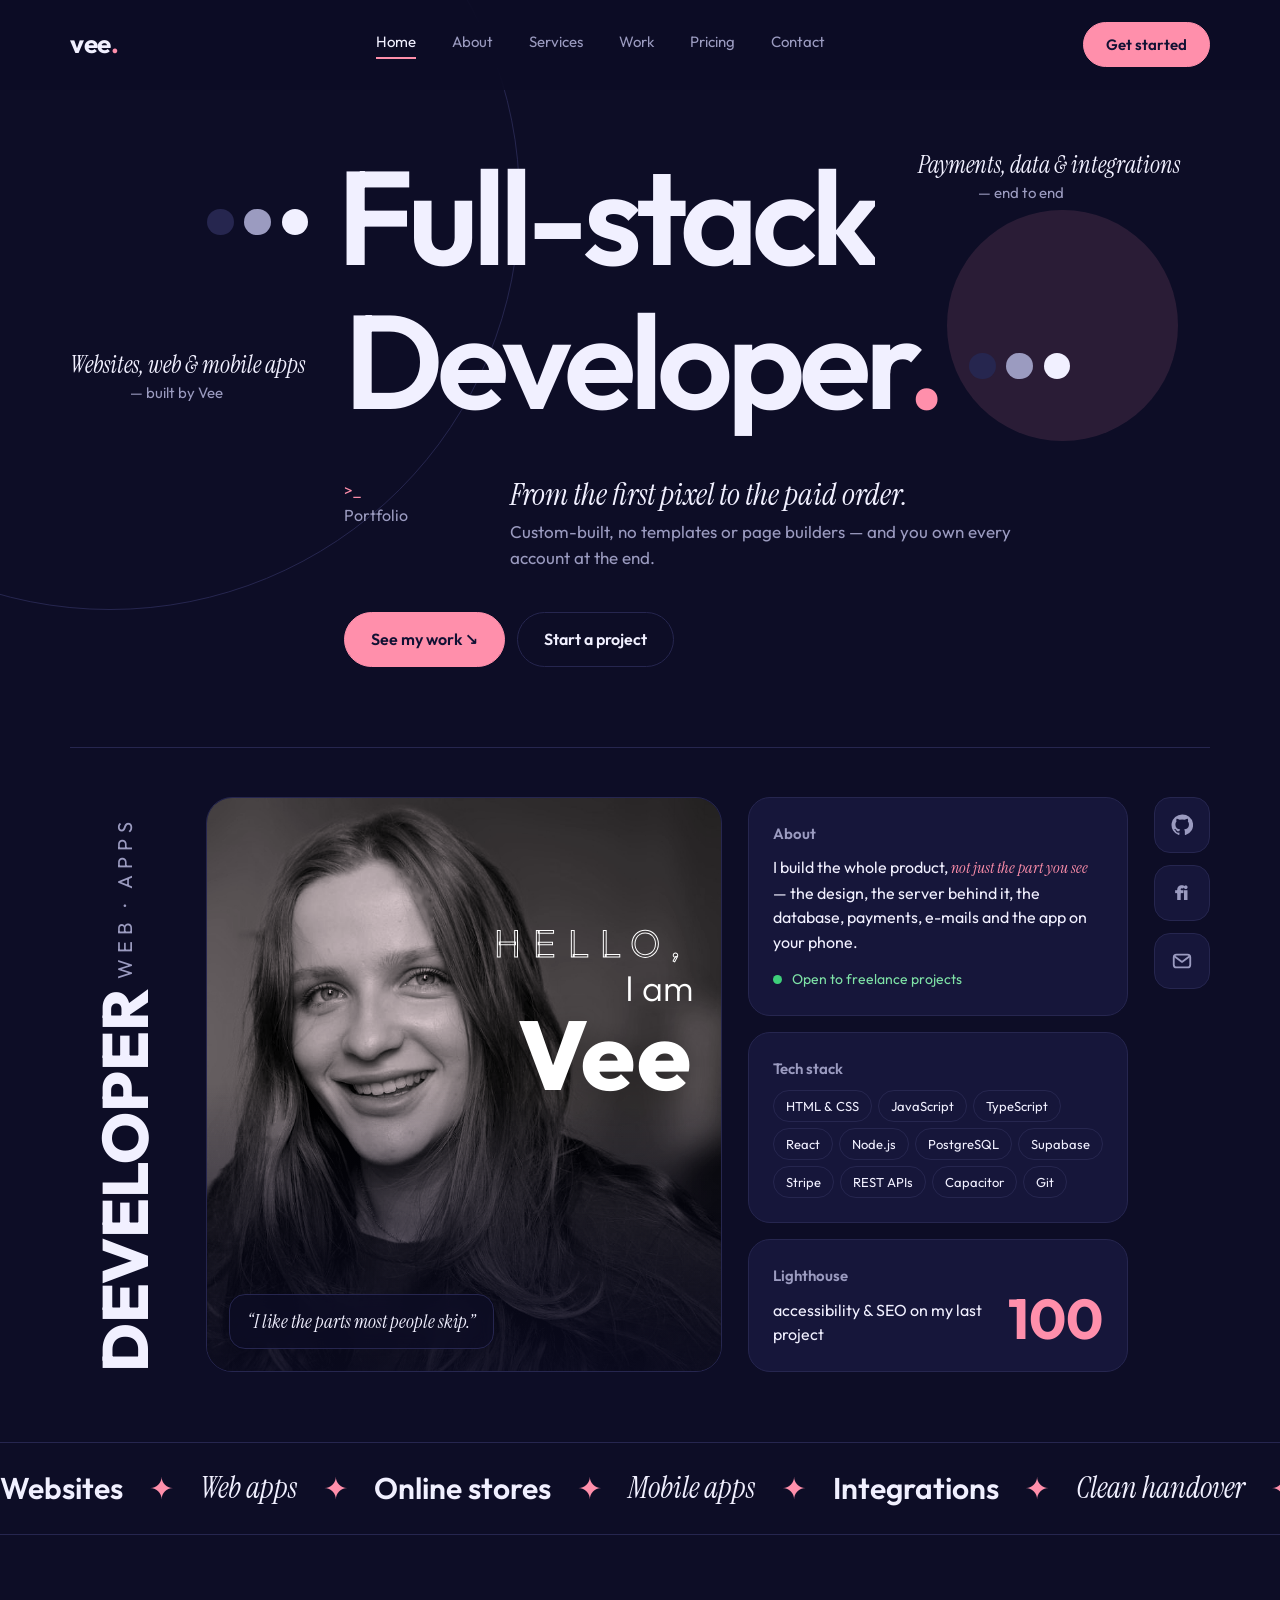
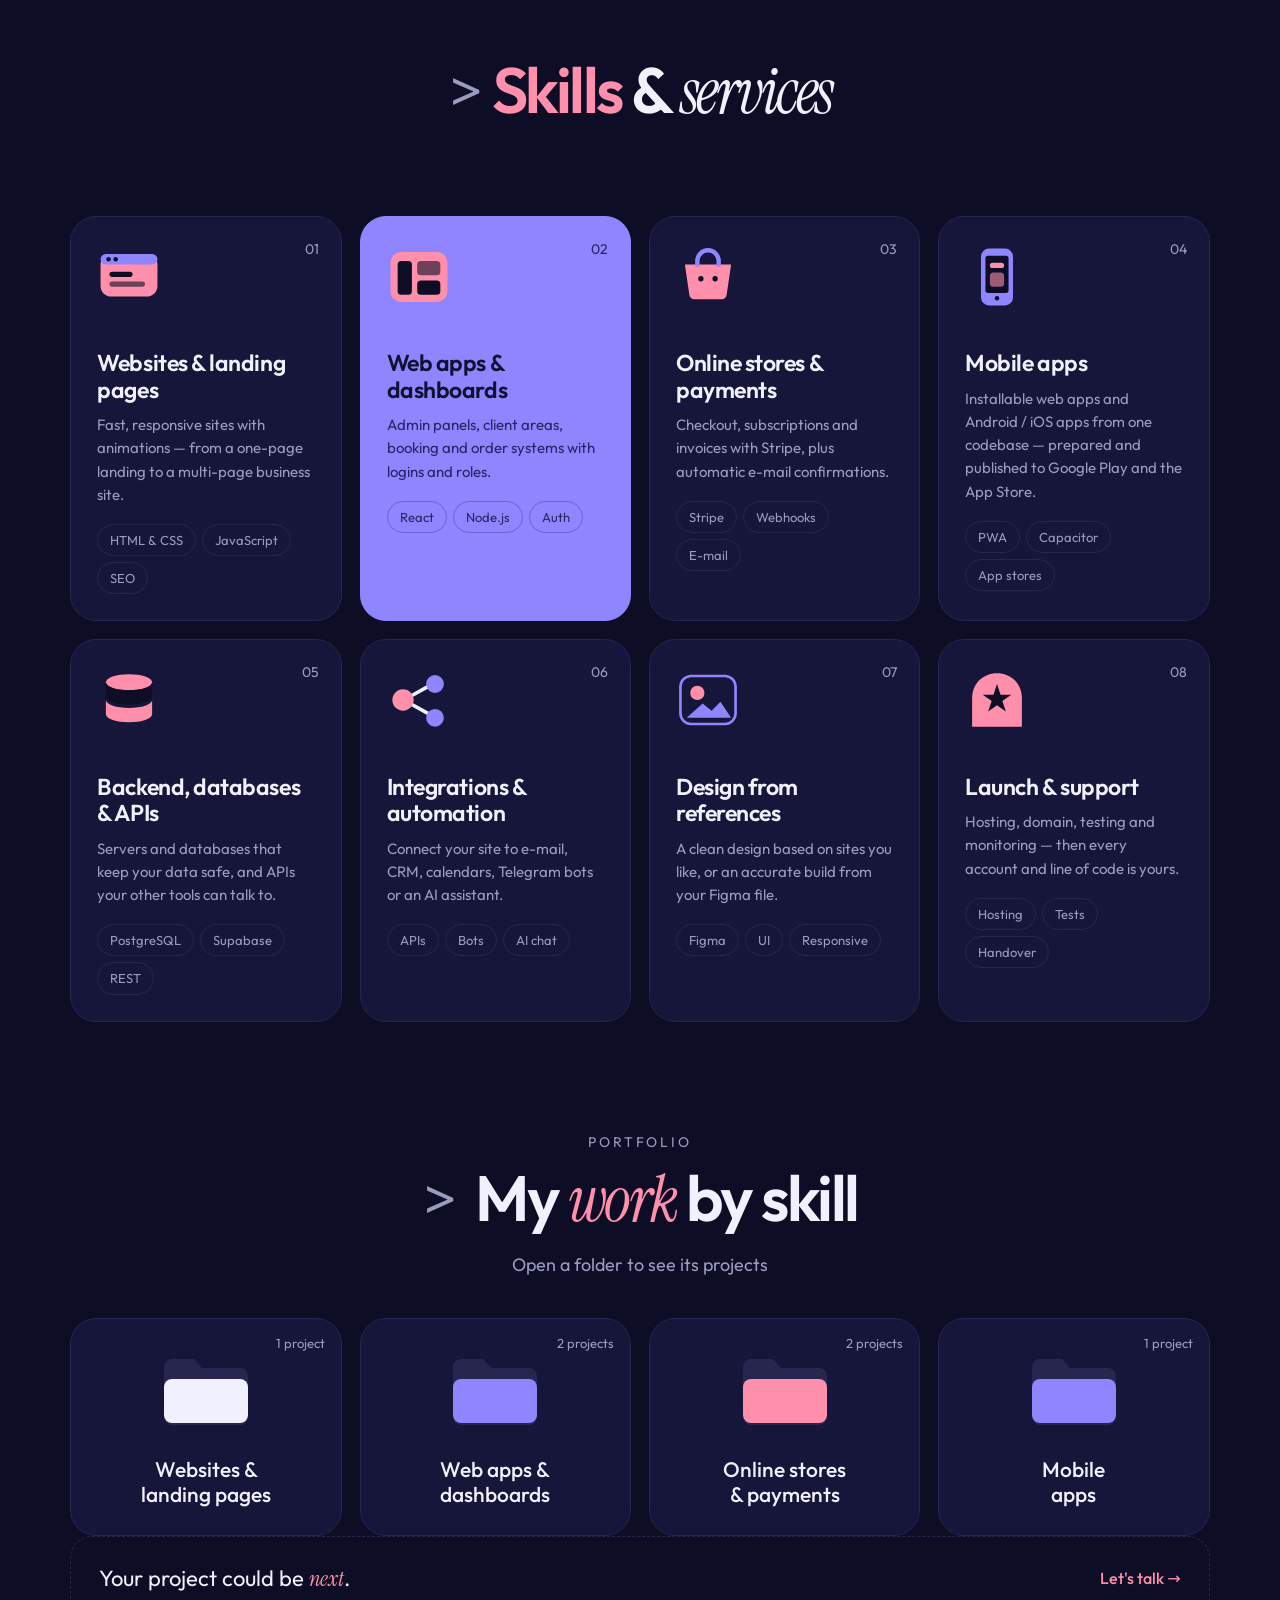
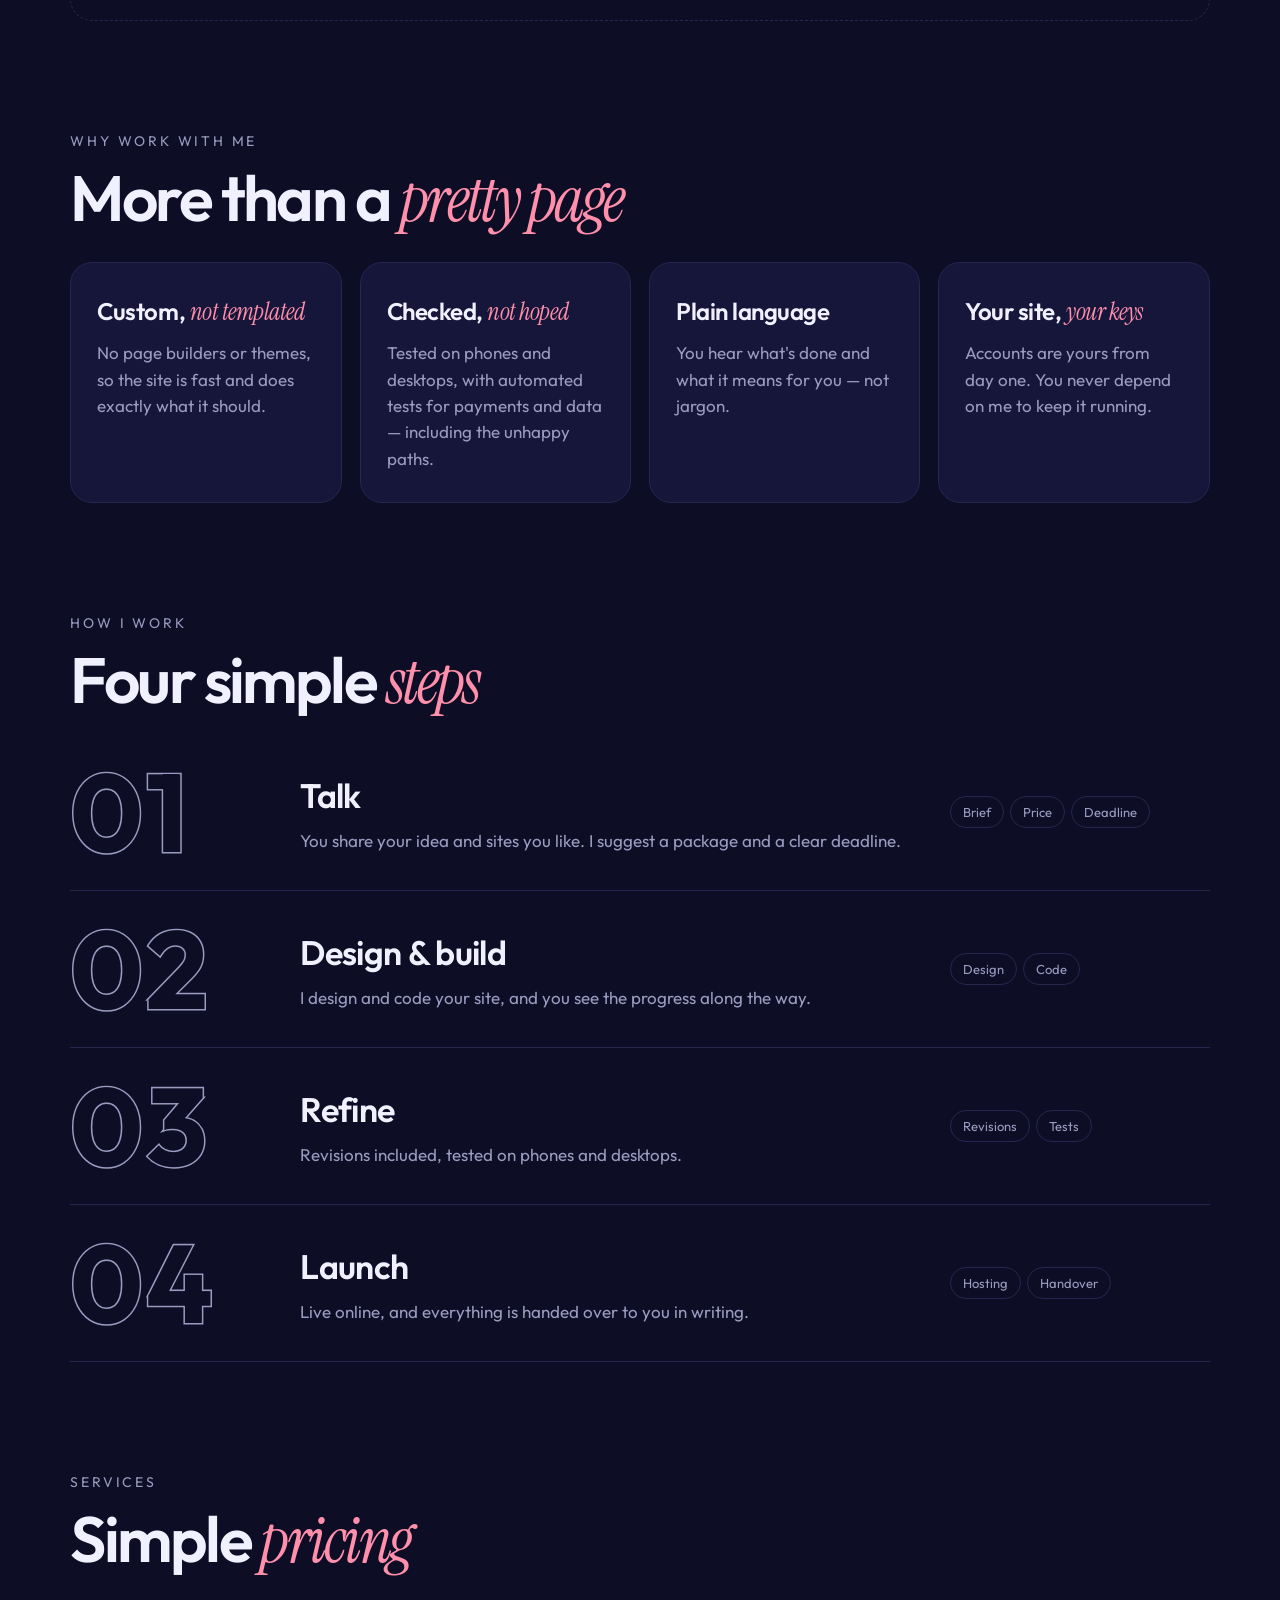
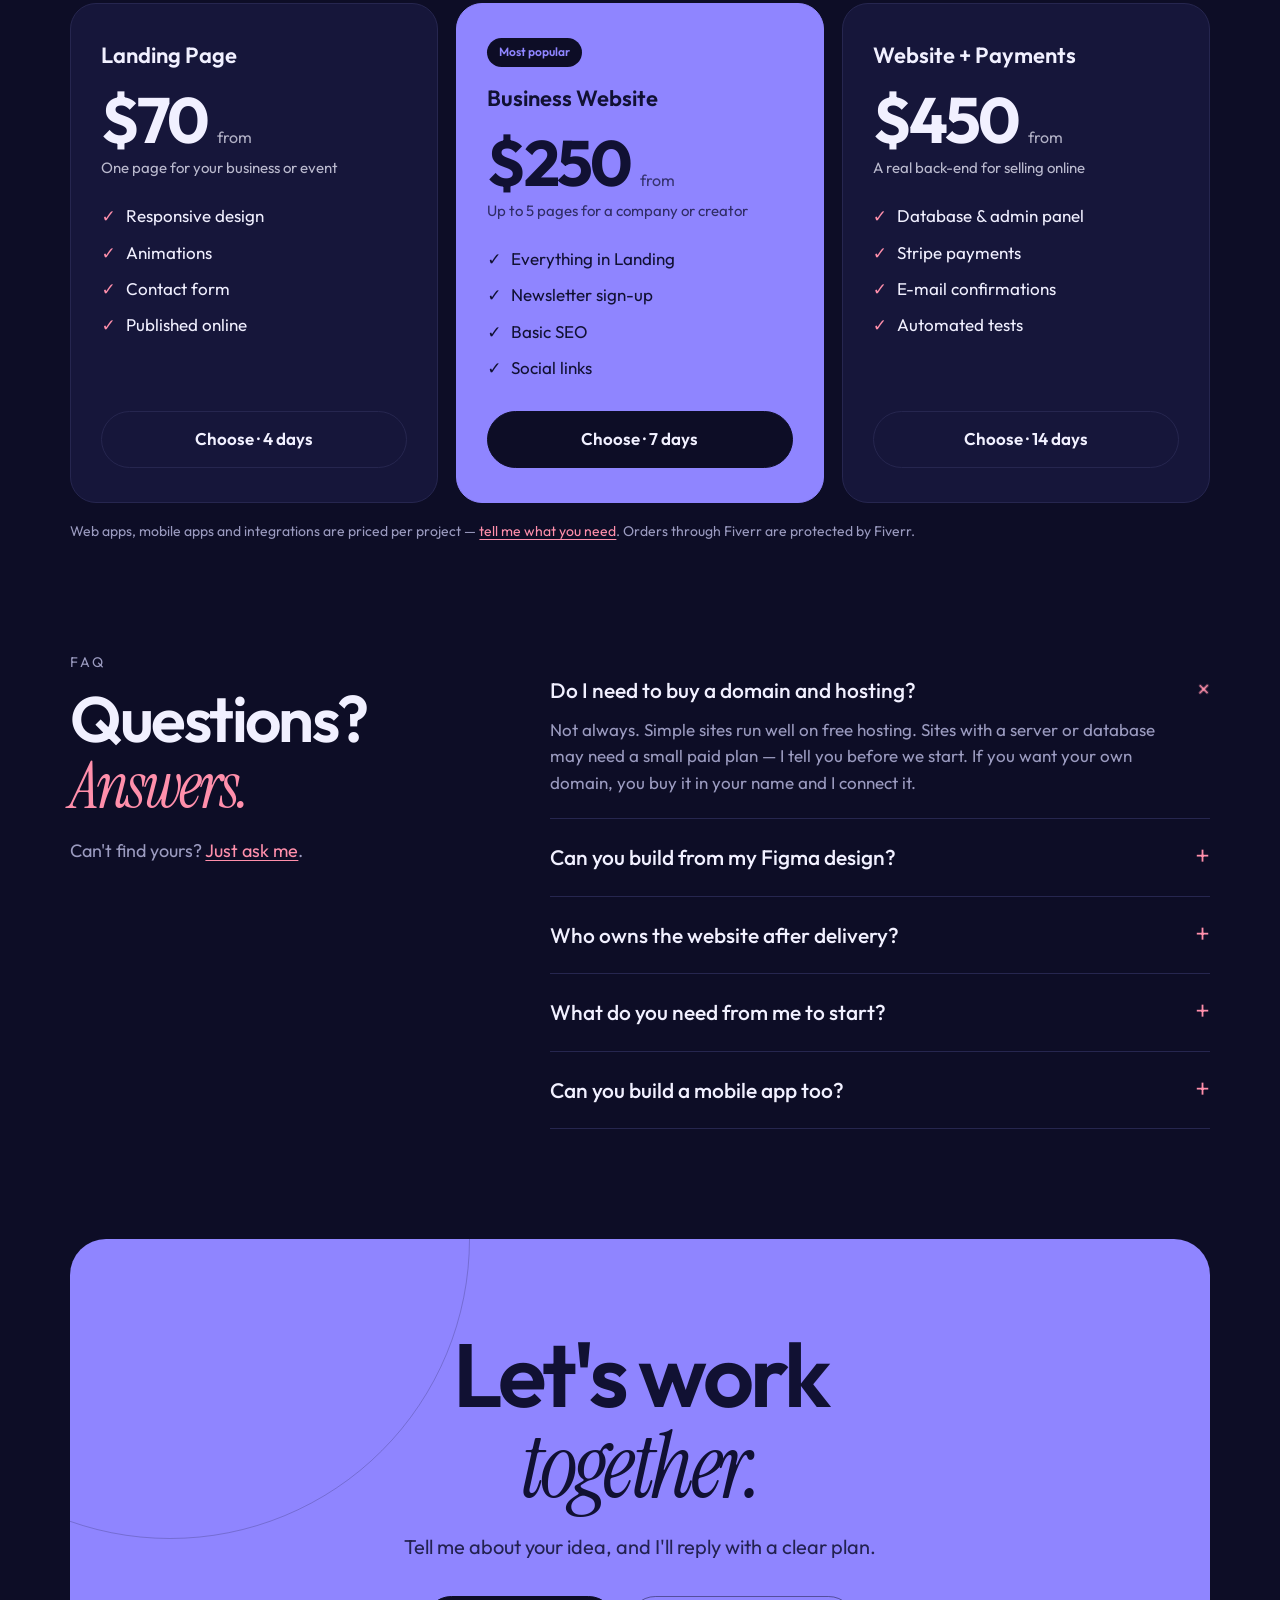
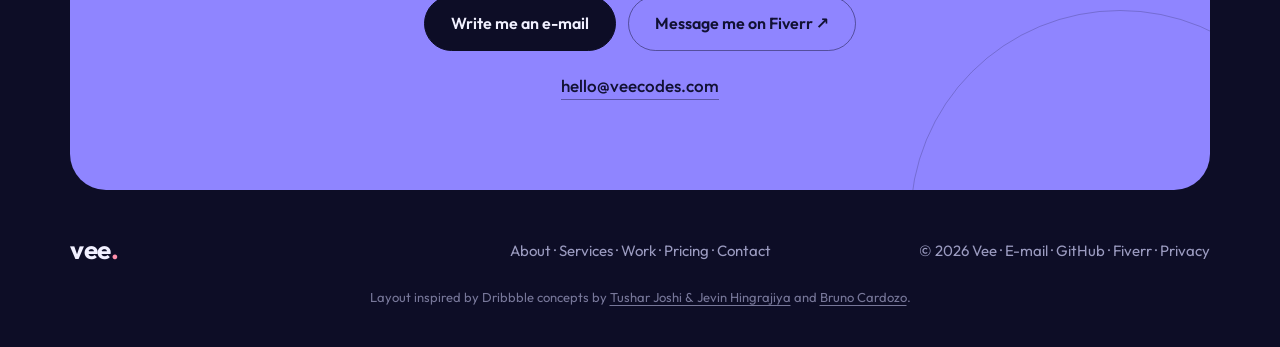
==== commit 7b9db980: "Portfolio: add Tulvane flower shop app (online stores, mobile apps, web apps)" ====
--- a/index.html
+++ b/index.html
@@ -15,8 +15,8 @@
 <meta name="twitter:card" content="summary_large_image">
 <meta name="theme-color" content="#0D0D26">
 <link rel="icon" type="image/svg+xml" href="img/favicon.svg">
-<link rel="stylesheet" href="fonts/fonts.css?v=11">
-<link rel="stylesheet" href="css/style.css?v=11">
+<link rel="stylesheet" href="fonts/fonts.css?v=12">
+<link rel="stylesheet" href="css/style.css?v=12">
 <script>document.documentElement.classList.add('js')</script>
 </head>
 <body>
@@ -78,7 +78,7 @@
     </div>
   </div>
   <div class="soc">
-    <a href="https://github.com/1eee-ui" target="_blank" rel="noopener" aria-label="GitHub">
+    <a href="https://github.com/veecodes-dev" target="_blank" rel="noopener" aria-label="GitHub">
       <svg viewBox="0 0 24 24" width="22" height="22" fill="currentColor" aria-hidden="true"><path d="M12 .5a11.5 11.5 0 0 0-3.6 22.4c.6.1.8-.3.8-.6v-2c-3.2.7-3.9-1.5-3.9-1.5-.5-1.3-1.3-1.7-1.3-1.7-1-.7.1-.7.1-.7 1.2.1 1.8 1.2 1.8 1.2 1 1.8 2.8 1.3 3.4 1 .1-.8.4-1.3.8-1.6-2.6-.3-5.3-1.3-5.3-5.7 0-1.3.4-2.3 1.2-3.1-.1-.3-.5-1.5.1-3.1 0 0 1-.3 3.2 1.2a11 11 0 0 1 5.8 0c2.2-1.5 3.2-1.2 3.2-1.2.6 1.6.2 2.8.1 3.1.8.8 1.2 1.9 1.2 3.1 0 4.4-2.7 5.4-5.3 5.7.4.4.8 1.1.8 2.2v3.2c0 .3.2.7.8.6A11.5 11.5 0 0 0 12 .5Z"/></svg>
     </a>
     <a href="https://www.fiverr.com/anastasiia_khr" target="_blank" rel="noopener" aria-label="Fiverr"><span class="fv">fi</span></a>
@@ -170,7 +170,7 @@
     <div>
       <ul class="tags"><li>Landing page</li><li>Concept</li><li>2026</li></ul>
       <h3>Kade &amp; Co. — a barbershop <span class="serif acc">landing page</span></h3>
-      <p>A one-page site for a small local business: work gallery, price list, map and a one-tap booking by e-mail. A concept for a fictional barbershop.</p>
+      <p>A one-page site for a small local business: work gallery, price list, map and a booking window with a calendar and time slots. A concept for a fictional barbershop.</p>
       <ul class="points"><li>Fully responsive: phone menu, fast image loading</li><li>Map loads only after a click, no cookies or trackers</li><li>Fonts served from the site itself</li><li>Photos from Unsplash</li></ul>
       <div class="row-btns">
         <a class="btn" href="demo/kade-and-co/" target="_blank" rel="noopener">Open the site ↗</a>
@@ -189,9 +189,24 @@
       <ul class="points"><li>Stripe checkout — card numbers never touch the server</li><li>Admin panel and PostgreSQL database</li><li>24 automated tests, Lighthouse 100 for accessibility and SEO</li><li>Clean handover: every account owned by the client</li></ul>
       <div class="row-btns">
         <a class="btn" href="https://yowif-site.onrender.com" target="_blank" rel="noopener">Live site ↗</a>
-        <a class="btn btn-o" href="https://github.com/1eee-ui/yowif-tour-site" target="_blank" rel="noopener">Code on GitHub ↗</a>
+        <a class="btn btn-o" href="https://github.com/veecodes-dev/yowif-tour-site" target="_blank" rel="noopener">Code on GitHub ↗</a>
       </div>
       <p class="fine">Visual design based on a concept by Gapsy Studio. Test card: 4242 4242 4242 4242.</p>
+    </div>
+  </article>
+  <article class="card featured" data-cats="payments mobile webapps">
+    <a class="shot" href="https://tulvane.onrender.com" target="_blank" rel="noopener" aria-label="Open the Tulvane demo shop">
+      <img src="img/tulvane-home.jpg" alt="Tulvane flower shop app on three phones: shop, home with an occasion guide, and an AI chat" width="1200" height="750" loading="lazy">
+    </a>
+    <div>
+      <ul class="tags"><li>Online store</li><li>Mobile app</li><li>Concept</li><li>2026</li></ul>
+      <h3>Tulvane — a flower shop app with payments and an <span class="serif acc">AI helper</span></h3>
+      <p>A demo shop for phone and web, made from one code base: choose a bouquet by occasion, pay by card and follow the order. The owner has an admin page. A concept for a fictional shop.</p>
+      <ul class="points"><li>Stripe checkout in test mode, prices checked on the server</li><li>AI chat helper that suggests bouquets and answers questions</li><li>Orders in a database, admin page for the owner, payment webhook</li><li>Installs on the phone home screen. React Native (Expo) and Node.js</li></ul>
+      <div class="row-btns">
+        <a class="btn" href="https://tulvane.onrender.com" target="_blank" rel="noopener">Live demo ↗</a>
+      </div>
+      <p class="fine">Concept project: the shop and its products are fictional. Test card: 4242 4242 4242 4242. The free server can need up to a minute to wake up.</p>
     </div>
   </article>
 </template>
@@ -268,10 +283,10 @@
 <footer class="foot">
   <a class="logo" href="#top">vee<i>.</i></a>
   <nav aria-label="Footer"><a href="#about">About</a> · <a href="#services">Services</a> · <a href="#work">Work</a> · <a href="#pricing">Pricing</a> · <a href="#contact">Contact</a></nav>
-  <span class="fr">© <span id="yr">2026</span> Vee · <a href="mailto:hello@veecodes.com">E-mail</a> · <a href="https://github.com/1eee-ui" target="_blank" rel="noopener">GitHub</a> · <a href="https://www.fiverr.com/anastasiia_khr" target="_blank" rel="noopener">Fiverr</a> · <a href="privacy.html">Privacy</a></span>
+  <span class="fr">© <span id="yr">2026</span> Vee · <a href="mailto:hello@veecodes.com">E-mail</a> · <a href="https://github.com/veecodes-dev" target="_blank" rel="noopener">GitHub</a> · <a href="https://www.fiverr.com/anastasiia_khr" target="_blank" rel="noopener">Fiverr</a> · <a href="privacy.html">Privacy</a></span>
   <p class="credit">Layout inspired by Dribbble concepts by <a href="https://dribbble.com/shots/24663405-Sr-Full-stack-Developer-Portfolio-Website" target="_blank" rel="noopener">Tushar Joshi &amp; Jevin Hingrajiya</a> and <a href="https://dribbble.com/shots/26488216-brave-developer-portfolio-website-design" target="_blank" rel="noopener">Bruno Cardozo</a>.</p>
 </footer>
 
-<script src="js/main.js?v=11"></script>
+<script src="js/main.js?v=12"></script>
 </body>
 </html>
